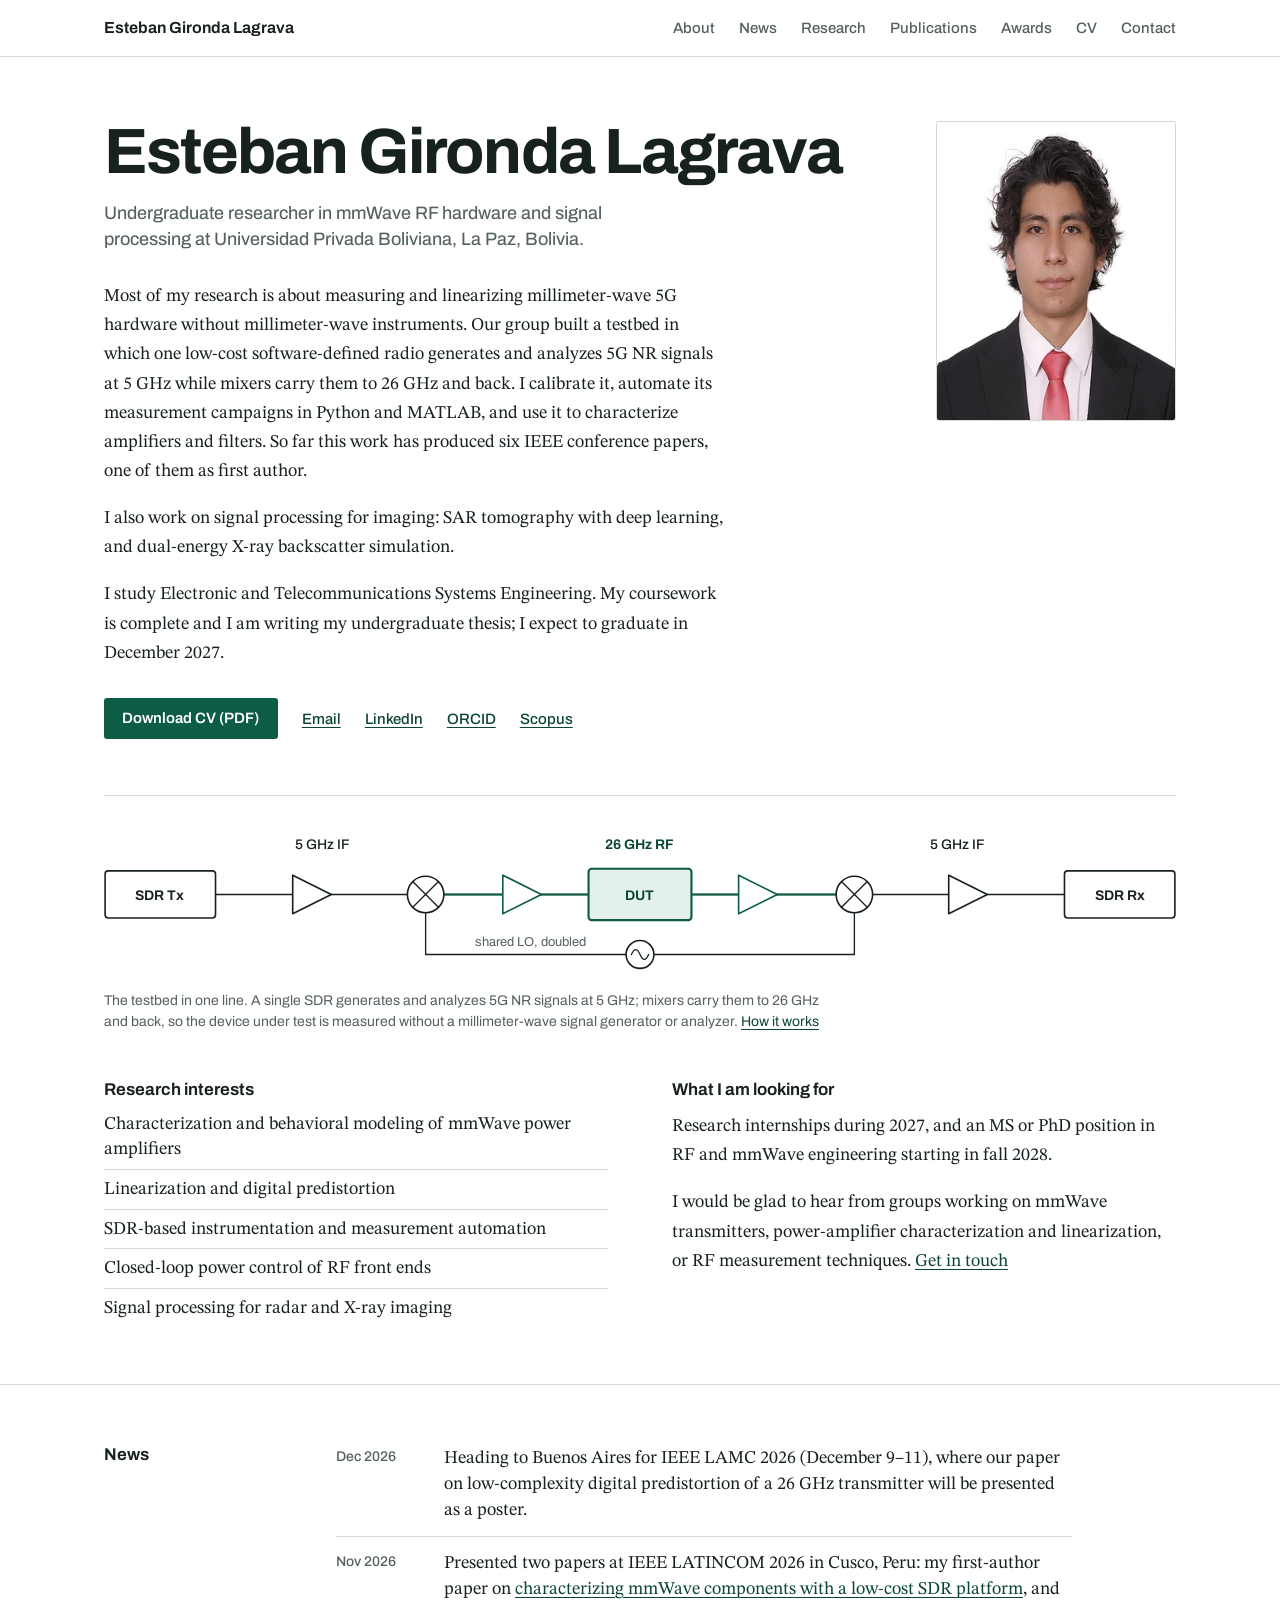
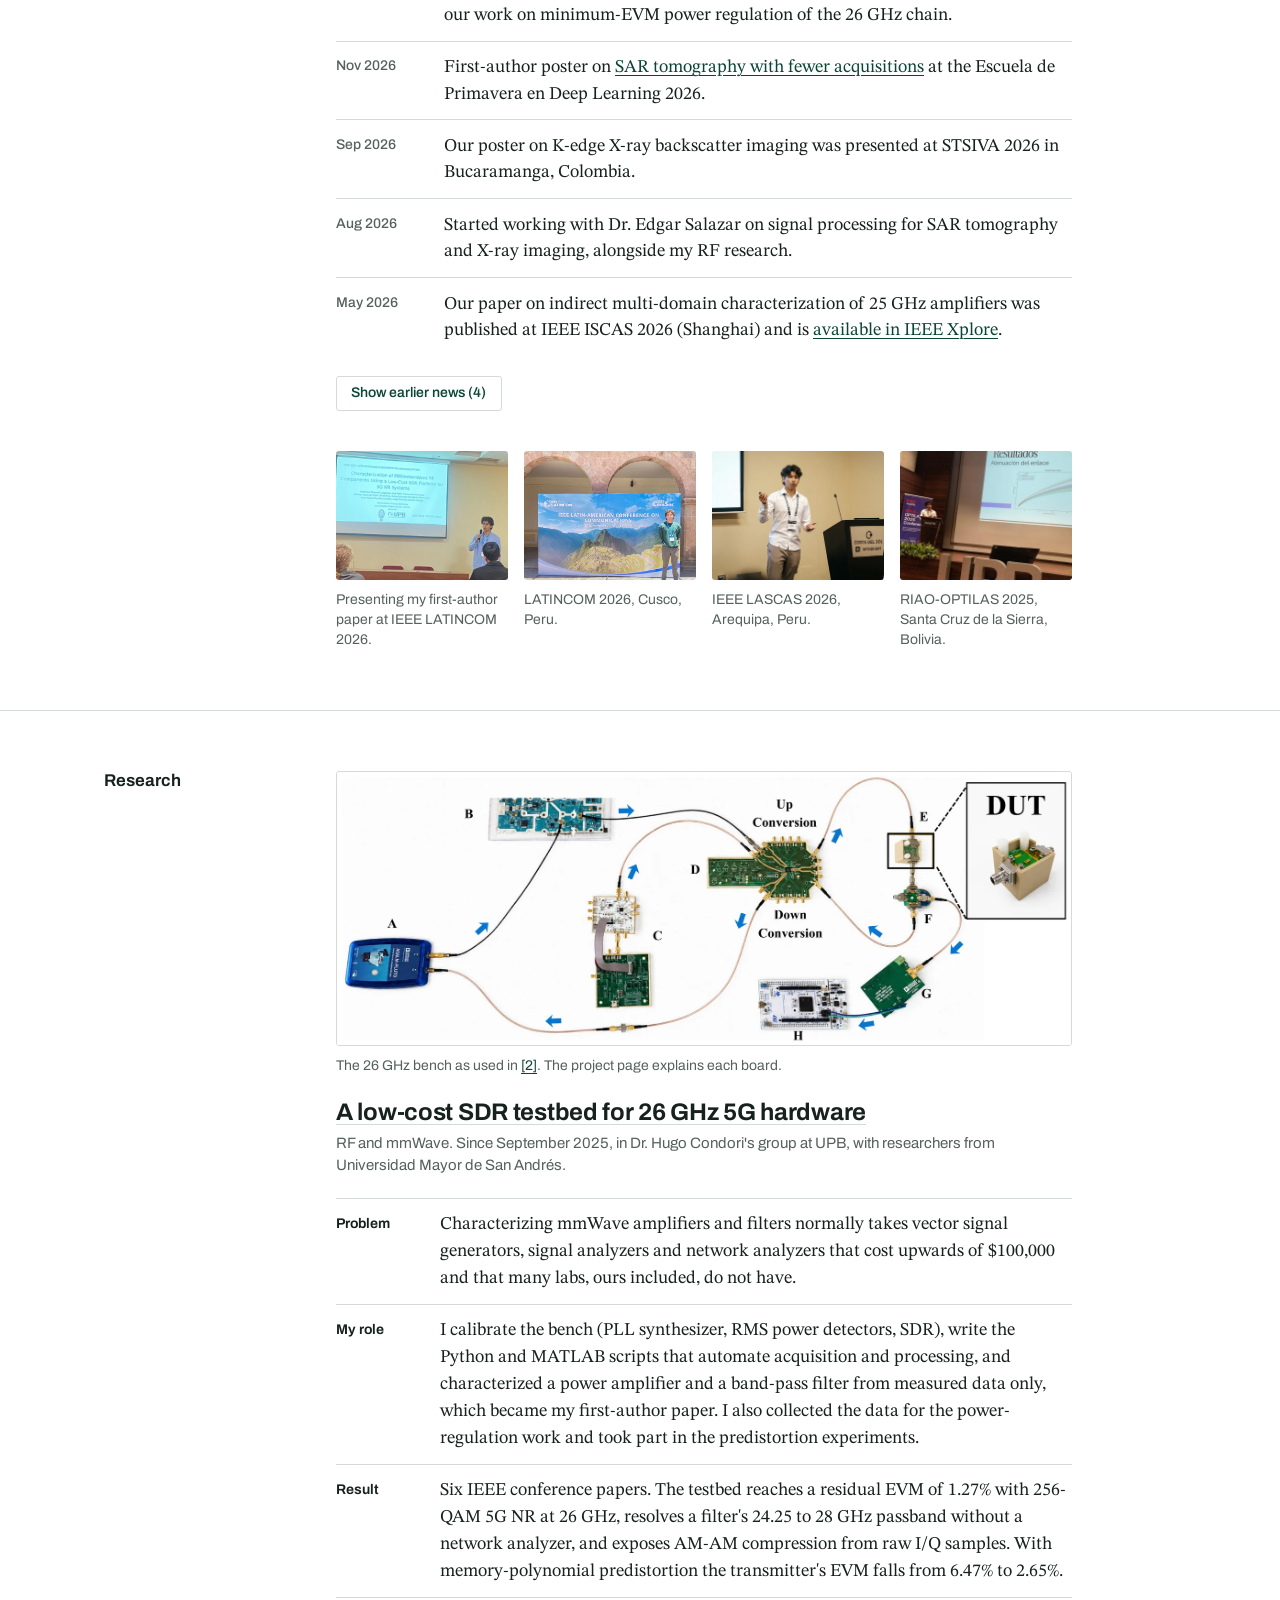
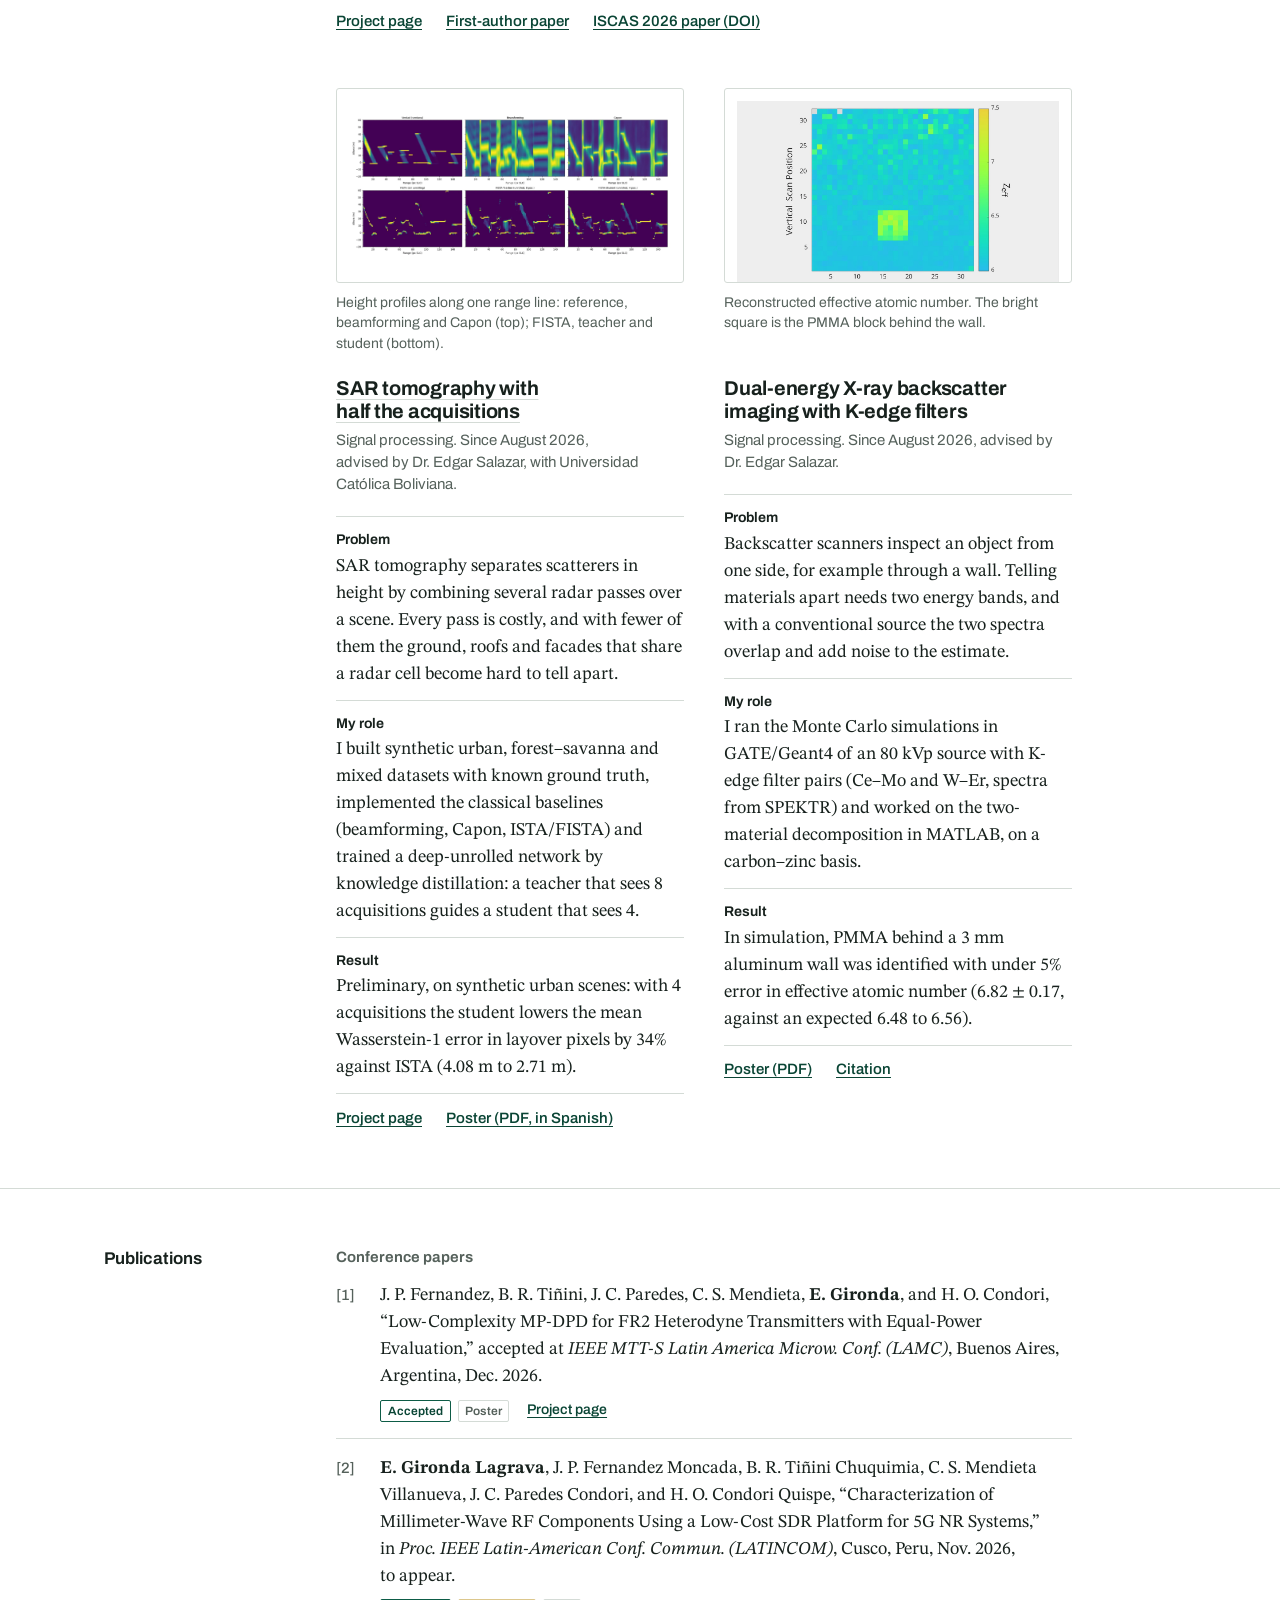
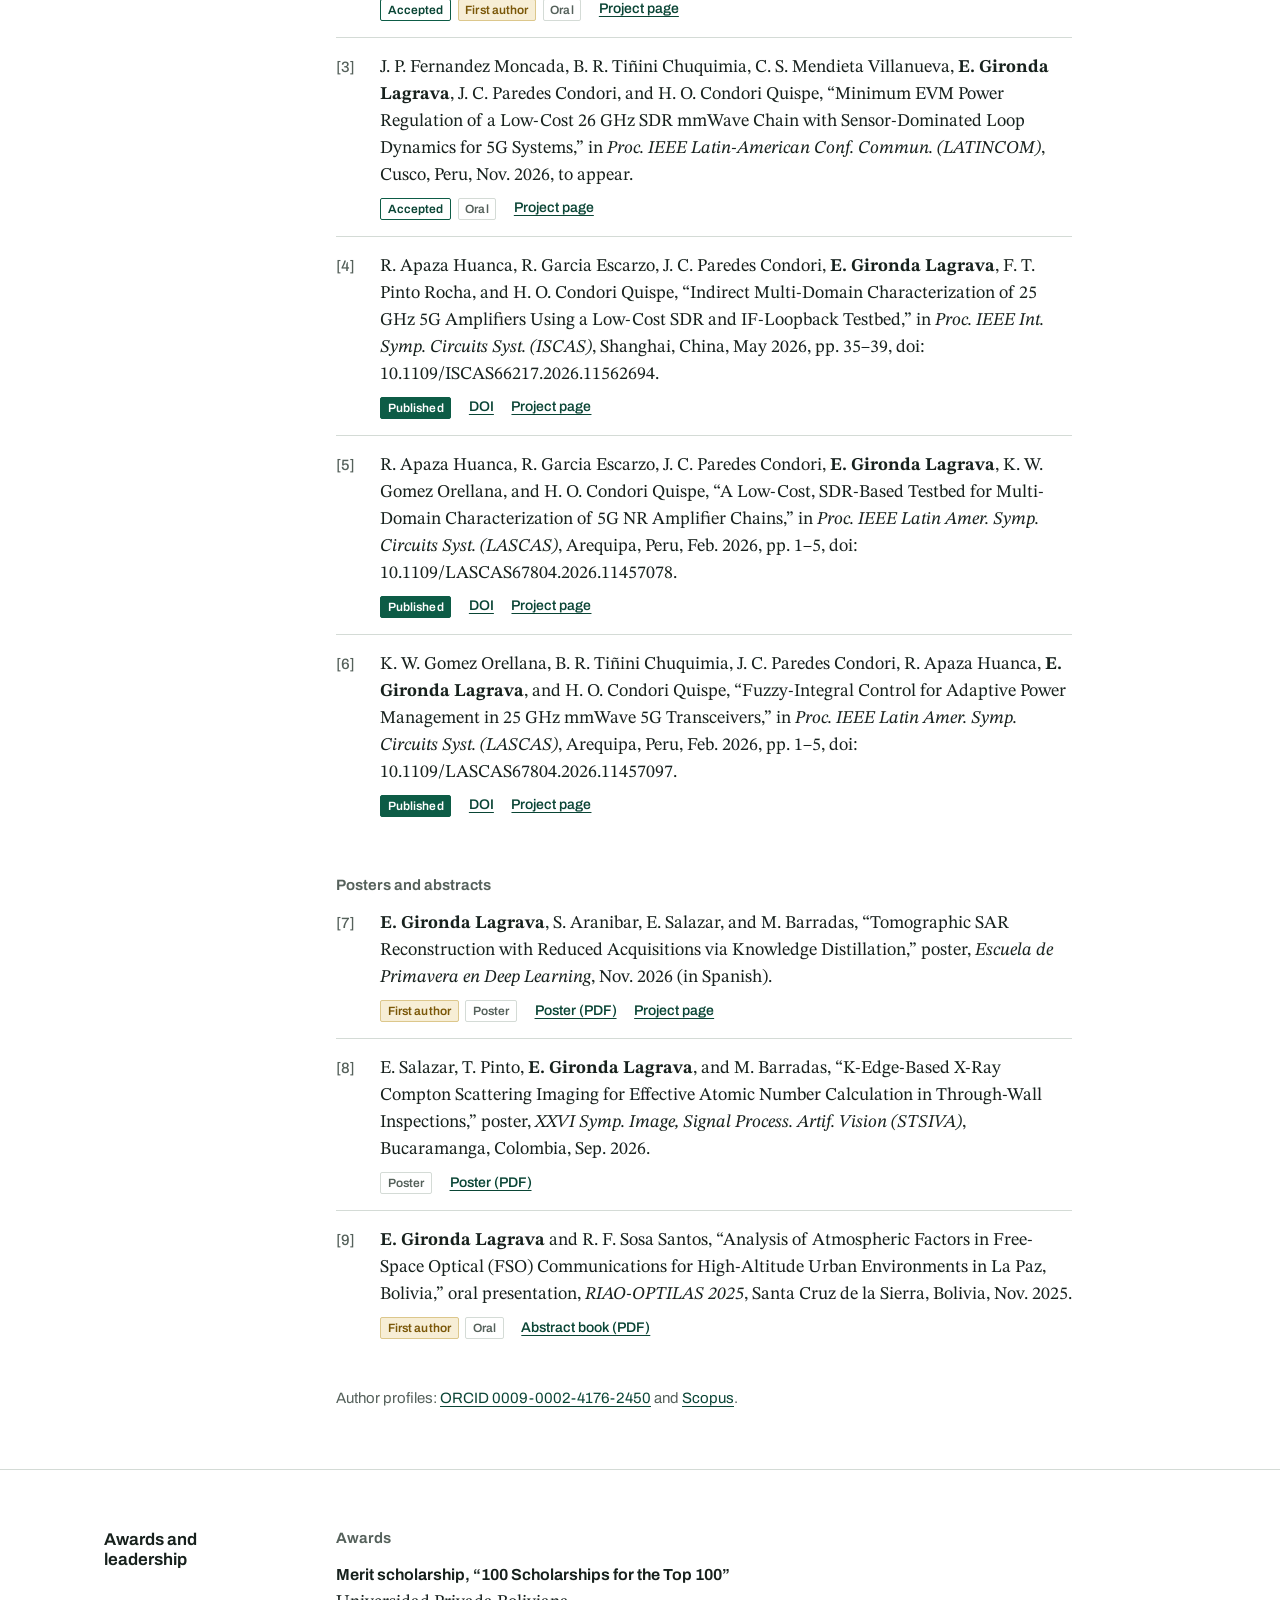
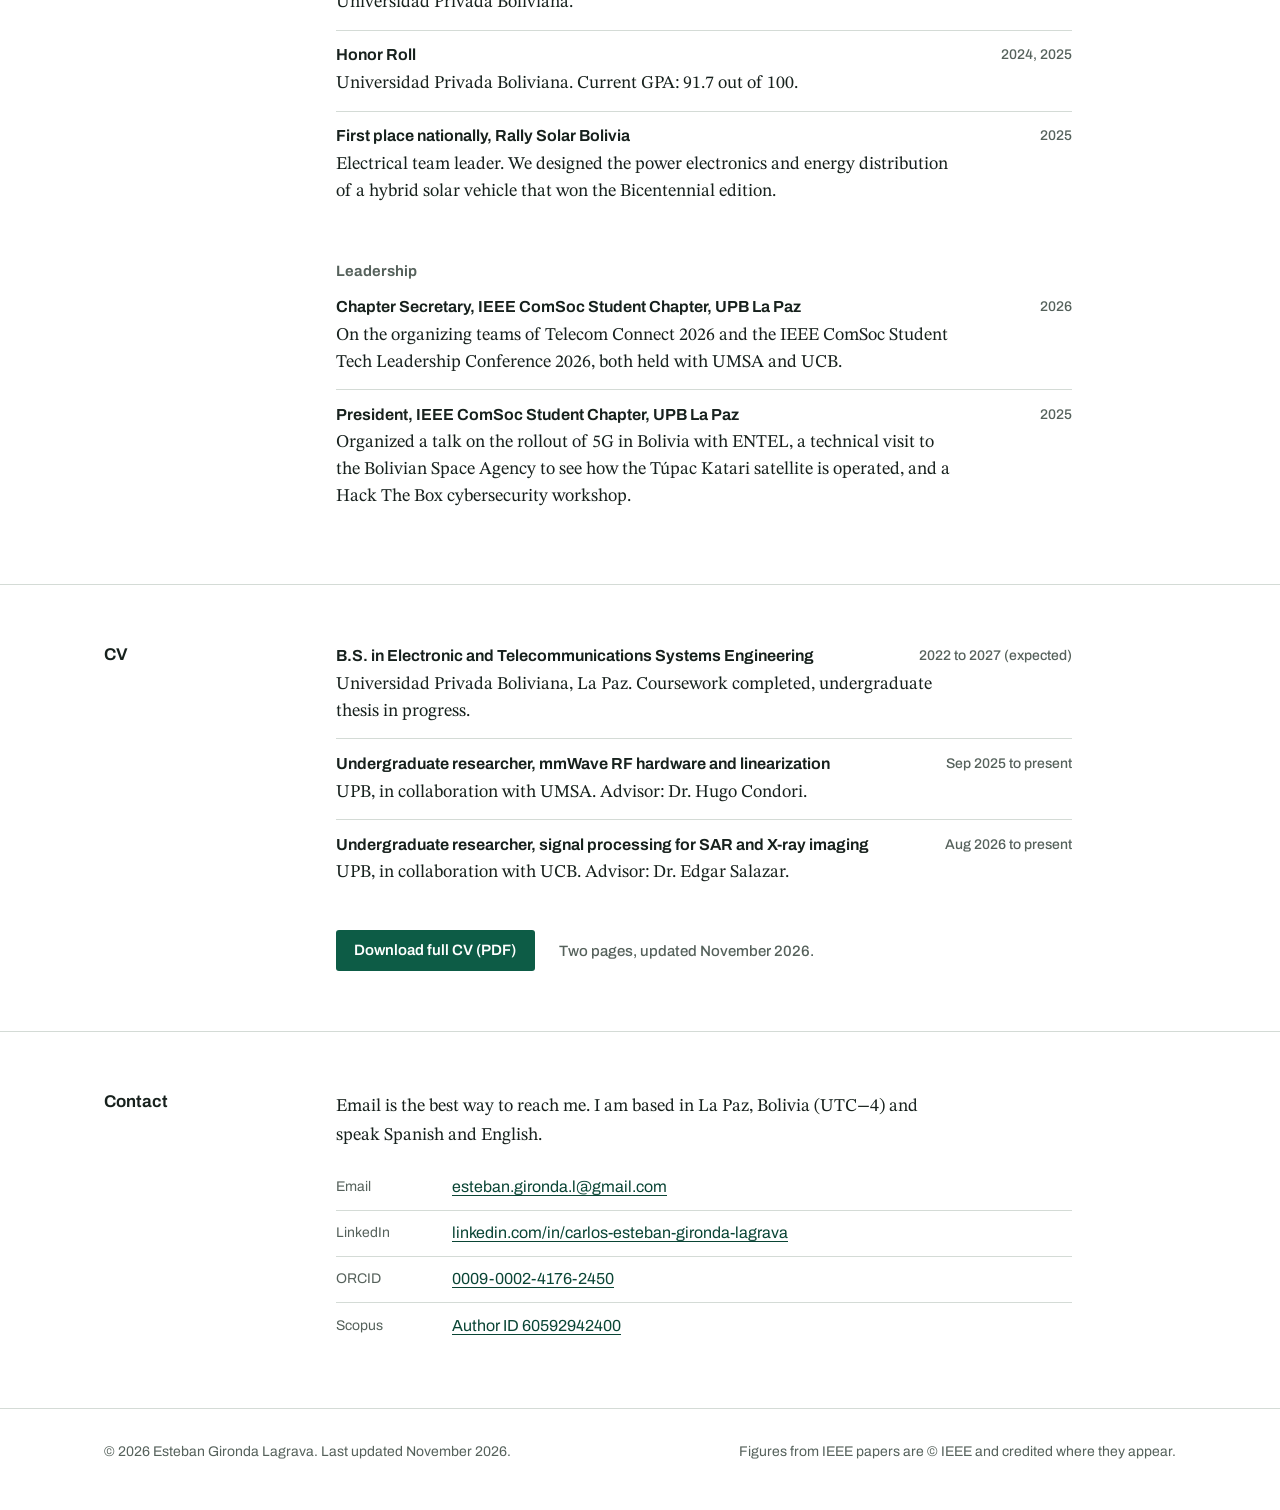
==== index.html @ b47bf43b "Add files via upload" ====
<!DOCTYPE html>
<html lang="en" data-base="">
<head>
  <meta charset="utf-8">
  <meta name="viewport" content="width=device-width, initial-scale=1">
  <title>Esteban Gironda Lagrava | mmWave RF hardware and signal processing</title>
  <meta name="description" content="Undergraduate researcher at Universidad Privada Boliviana working on low-cost characterization and linearization of 26 GHz 5G hardware with software-defined radios, and on signal processing for SAR tomography and X-ray imaging.">
  <meta name="author" content="Esteban Gironda Lagrava">
  <meta property="og:type" content="profile">
  <meta property="og:title" content="Esteban Gironda Lagrava">
  <meta property="og:description" content="Undergraduate researcher in mmWave RF hardware and signal processing. Looking for research internships in 2027 and MS/PhD positions from fall 2028.">
  <meta property="og:image" content="assets/img/esteban-gironda.jpg">
  <link rel="icon" href="assets/img/favicon.svg" type="image/svg+xml">
  <link rel="preload" href="assets/fonts/archivo-latin-wght.woff2" as="font" type="font/woff2" crossorigin>
  <link rel="preload" href="assets/fonts/stix-two-text-latin-wght.woff2" as="font" type="font/woff2" crossorigin>
  <link rel="stylesheet" href="assets/css/style.css">
  <script type="application/ld+json">
  {
    "@context": "https://schema.org",
    "@type": "Person",
    "name": "Esteban Gironda Lagrava",
    "alternateName": "Carlos Esteban Gironda Lagrava",
    "jobTitle": "Undergraduate Researcher",
    "affiliation": { "@type": "CollegeOrUniversity", "name": "Universidad Privada Boliviana" },
    "address": { "@type": "PostalAddress", "addressLocality": "La Paz", "addressCountry": "BO" },
    "knowsAbout": ["Millimeter-wave RF hardware", "Power amplifier characterization", "Digital predistortion", "Software-defined radio", "SAR tomography"],
    "sameAs": [
      "https://www.linkedin.com/in/carlos-esteban-gironda-lagrava",
      "https://orcid.org/0009-0002-4176-2450",
      "https://www.scopus.com/authid/detail.uri?authorId=60592942400"
    ]
  }
  </script>
</head>
<body>
<a class="skip" href="#main">Skip to content</a>

<header class="top">
  <div class="wrap">
    <a class="top-name" href="#about">Esteban Gironda Lagrava</a>
    <nav aria-label="Sections">
      <ul>
        <li><a href="#about">About</a></li>
        <li><a href="#news">News</a></li>
        <li><a href="#research">Research</a></li>
        <li><a href="#publications">Publications</a></li>
        <li><a href="#awards">Awards</a></li>
        <li><a href="#cv">CV</a></li>
        <li><a href="#contact">Contact</a></li>
      </ul>
    </nav>
  </div>
</header>

<main id="main">

  <!-- ====================== ABOUT ====================== -->
  <section class="about" id="about">
    <div class="wrap">
      <div class="about-grid">
        <div>
          <h1>Esteban Gironda Lagrava</h1>
          <p class="role">Undergraduate researcher in mmWave RF hardware and signal processing at Universidad Privada Boliviana, La Paz, Bolivia.</p>
          <div class="bio">
            <p>Most of my research is about measuring and linearizing millimeter-wave 5G hardware without millimeter-wave instruments. Our group built a testbed in which one low-cost software-defined radio generates and analyzes 5G NR signals at 5&nbsp;GHz while mixers carry them to 26&nbsp;GHz and back. I calibrate it, automate its measurement campaigns in Python and MATLAB, and use it to characterize amplifiers and filters. So far this work has produced six IEEE conference papers, one of them as first author.</p>
            <p>I also work on signal processing for imaging: SAR tomography with deep learning, and dual-energy X-ray backscatter simulation.</p>
            <p>I study Electronic and Telecommunications Systems Engineering. My coursework is complete and I am writing my undergraduate thesis; I expect to graduate in December 2027.</p>
          </div>
          <p class="actions">
            <a class="btn" href="files/Esteban_Gironda_CV.pdf">Download CV (PDF)</a>
            <a href="#contact" data-email>Email</a>
            <a href="https://www.linkedin.com/in/carlos-esteban-gironda-lagrava" rel="noopener me">LinkedIn</a>
            <a href="https://orcid.org/0009-0002-4176-2450" rel="noopener me">ORCID</a>
            <a href="https://www.scopus.com/authid/detail.uri?authorId=60592942400" rel="noopener me">Scopus</a>
          </p>
        </div>
        <div class="about-photo">
          <img class="portrait" src="assets/img/esteban-gironda.webp" width="300" height="375" alt="Portrait of Esteban Gironda Lagrava" fetchpriority="high">
        </div>
      </div>

      <div class="chain">
        <svg class="sch strip" viewBox="0 0 1000 136" role="img" aria-labelledby="chain-title">
          <title id="chain-title">Signal chain of the testbed: an SDR transmits at 5 GHz, an amplifier and a mixer bring the signal to 26 GHz, it passes through the device under test, and a second mixer returns it to 5 GHz for the SDR receiver. One local oscillator drives both mixers.</title>
          <text x="204" y="20" text-anchor="middle">5 GHz IF</text>
          <text class="rf strong" x="500" y="20" text-anchor="middle">26 GHz RF</text>
          <text x="796" y="20" text-anchor="middle">5 GHz IF</text>

          <path class="wire draw" pathLength="1" d="M104 62H896"/>
          <path class="wire rf draw" pathLength="1" d="M317 62H683"/>
          <path class="thin" d="M300 79V118H487M513 118H700V79"/>

          <rect class="part" x="1" y="40" width="103" height="44" rx="3"/>
          <text class="strong" x="52" y="67" text-anchor="middle">SDR Tx</text>
          <path class="part" d="M176 44V80L212 62Z"/>
          <circle class="part" cx="300" cy="62" r="17"/>
          <path class="thin" d="M288 50L312 74M312 50L288 74"/>
          <path class="part rf" d="M372 44V80L408 62Z"/>
          <rect class="dut" x="452" y="38" width="96" height="48" rx="3"/>
          <text class="rf strong" x="500" y="67" text-anchor="middle">DUT</text>
          <path class="part rf" d="M592 44V80L628 62Z"/>
          <circle class="part" cx="700" cy="62" r="17"/>
          <path class="thin" d="M688 50L712 74M712 50L688 74"/>
          <path class="part" d="M788 44V80L824 62Z"/>
          <rect class="part" x="896" y="40" width="103" height="44" rx="3"/>
          <text class="strong" x="948" y="67" text-anchor="middle">SDR Rx</text>

          <circle class="part" cx="500" cy="118" r="13"/>
          <path class="thin" d="M492 118q4 -9 8 0t8 0"/>
          <text class="small" x="398" y="110" text-anchor="middle">shared LO, doubled</text>
        </svg>
        <p class="chain-note">The testbed in one line. A single SDR generates and analyzes 5G NR signals at 5&nbsp;GHz; mixers carry them to 26&nbsp;GHz and back, so the device under test is measured without a millimeter-wave signal generator or analyzer. <a href="projects/mmwave-testbed.html">How it works</a></p>
      </div>

      <div class="pair">
        <div>
          <h2>Research interests</h2>
          <ul class="plain-list">
            <li>Characterization and behavioral modeling of mmWave power amplifiers</li>
            <li>Linearization and digital predistortion</li>
            <li>SDR-based instrumentation and measurement automation</li>
            <li>Closed-loop power control of RF front ends</li>
            <li>Signal processing for radar and X-ray imaging</li>
          </ul>
        </div>
        <div>
          <h2>What I am looking for</h2>
          <p>Research internships during 2027, and an MS or PhD position in RF and mmWave engineering starting in fall 2028.</p>
          <p>I would be glad to hear from groups working on mmWave transmitters, power-amplifier characterization and linearization, or RF measurement techniques. <a href="#contact">Get in touch</a></p>
        </div>
      </div>
    </div>
  </section>

  <!-- ====================== NEWS ====================== -->
  <section class="band" id="news">
    <div class="wrap">
      <h2 class="band-title">News</h2>
      <div class="band-body">
        <!-- The list is filled in from assets/js/data.js -->
        <ol class="news" id="news-list"></ol>
        <noscript><p>News and publications are loaded with JavaScript. They are also listed in my <a href="files/Esteban_Gironda_CV.pdf">CV</a>.</p></noscript>

        <div class="shots">
          <figure>
            <img src="assets/img/photos/latincom-2026-talk.webp" width="1280" height="796" loading="lazy" alt="Esteban presenting a slide titled Characterization of Millimeter-Wave RF Components Using a Low-Cost SDR Platform for 5G NR Systems.">
            <figcaption>Presenting my first-author paper at IEEE LATINCOM 2026.</figcaption>
          </figure>
          <figure>
            <img src="assets/img/photos/latincom-2026-banner.webp" width="1280" height="1202" loading="lazy" alt="Esteban standing next to the IEEE LATINCOM 2026 conference banner, which shows Machu Picchu.">
            <figcaption>LATINCOM 2026, Cusco, Peru.</figcaption>
          </figure>
          <figure>
            <img src="assets/img/photos/lascas-2026-talk.webp" width="1400" height="1157" loading="lazy" alt="Esteban speaking next to a lectern at IEEE LASCAS 2026.">
            <figcaption>IEEE LASCAS 2026, Arequipa, Peru.</figcaption>
          </figure>
          <figure>
            <img src="assets/img/photos/riao-optilas-2025-talk.webp" width="1400" height="1283" loading="lazy" alt="Esteban at a lectern on stage, with a results slide on link attenuation projected behind him.">
            <figcaption>RIAO-OPTILAS 2025, Santa Cruz de la Sierra, Bolivia.</figcaption>
          </figure>
        </div>
      </div>
    </div>
  </section>

  <!-- ====================== RESEARCH ====================== -->
  <section class="band" id="research">
    <div class="wrap">
      <h2 class="band-title">Research</h2>
      <div class="band-body">

        <article class="work">
          <a class="work-fig" href="projects/mmwave-testbed.html">
            <img src="assets/img/research/mmwave-testbed-photo.webp" width="1600" height="595" loading="lazy" alt="The 26 GHz testbed on the bench: SDR, IF conditioning board, PLL synthesizer, integrated up/down-converter, band-pass filter under test, coupler, RMS power detector and microcontroller, joined by coaxial cables.">
          </a>
          <p class="cap">The 26&nbsp;GHz bench as used in <a data-cite="latincom2026-char" href="#publications">LATINCOM 2026</a>. The project page explains each board.</p>
          <h3><a href="projects/mmwave-testbed.html">A low-cost SDR testbed for 26&nbsp;GHz 5G hardware</a></h3>
          <p class="when">RF and mmWave. Since September 2025, in Dr. Hugo Condori's group at UPB, with researchers from Universidad Mayor de San Andrés.</p>
          <dl class="facts">
            <div>
              <dt>Problem</dt>
              <dd>Characterizing mmWave amplifiers and filters normally takes vector signal generators, signal analyzers and network analyzers that cost upwards of $100,000 and that many labs, ours included, do not have.</dd>
            </div>
            <div>
              <dt>My role</dt>
              <dd>I calibrate the bench (PLL synthesizer, RMS power detectors, SDR), write the Python and MATLAB scripts that automate acquisition and processing, and characterized a power amplifier and a band-pass filter from measured data only, which became my first-author paper. I also collected the data for the power-regulation work and took part in the predistortion experiments.</dd>
            </div>
            <div>
              <dt>Result</dt>
              <dd>Six IEEE conference papers. The testbed reaches a residual EVM of 1.27% with 256-QAM 5G NR at 26&nbsp;GHz, resolves a filter's 24.25 to 28&nbsp;GHz passband without a network analyzer, and exposes AM-AM compression from raw I/Q samples. With memory-polynomial predistortion the transmitter's EVM falls from 6.47% to 2.65%.</dd>
            </div>
          </dl>
          <p class="links">
            <a href="projects/mmwave-testbed.html">Project page</a>
            <a href="#pub-latincom2026-char">First-author paper</a>
            <a href="https://doi.org/10.1109/ISCAS66217.2026.11562694" rel="noopener">ISCAS 2026 paper (DOI)</a>
          </p>
        </article>

        <div class="duo">
          <article class="work">
            <a class="work-fig boxed" href="projects/tomosar.html">
              <img src="assets/img/research/tomosar-reconstructions.webp" width="1615" height="724" loading="lazy" alt="Six panels of height against range for one synthetic urban scene: the reference, beamforming, Capon, classical FISTA, the 8-acquisition teacher and the 4-acquisition student.">
            </a>
            <p class="cap">Height profiles along one range line: reference, beamforming and Capon (top); FISTA, teacher and student (bottom).</p>
            <h3><a href="projects/tomosar.html">SAR tomography with half the acquisitions</a></h3>
            <p class="when">Signal processing. Since August 2026, advised by Dr. Edgar Salazar, with Universidad Católica Boliviana.</p>
            <dl class="facts">
              <div>
                <dt>Problem</dt>
                <dd>SAR tomography separates scatterers in height by combining several radar passes over a scene. Every pass is costly, and with fewer of them the ground, roofs and facades that share a radar cell become hard to tell apart.</dd>
              </div>
              <div>
                <dt>My role</dt>
                <dd>I built synthetic urban, forest–savanna and mixed datasets with known ground truth, implemented the classical baselines (beamforming, Capon, ISTA/FISTA) and trained a deep-unrolled network by knowledge distillation: a teacher that sees 8 acquisitions guides a student that sees 4.</dd>
              </div>
              <div>
                <dt>Result</dt>
                <dd>Preliminary, on synthetic urban scenes: with 4 acquisitions the student lowers the mean Wasserstein-1 error in layover pixels by 34% against ISTA (4.08&nbsp;m to 2.71&nbsp;m).</dd>
              </div>
            </dl>
            <p class="links">
              <a href="projects/tomosar.html">Project page</a>
              <a href="files/poster-tomosar-2026.pdf">Poster (PDF, in Spanish)</a>
            </p>
          </article>

          <article class="work">
            <a class="work-fig boxed" href="assets/img/research/xray-zeff-map.webp">
              <img src="assets/img/research/xray-zeff-map.webp" width="1200" height="745" loading="lazy" alt="A 32 by 32 map of effective atomic number in which a small square region stands out from a uniform background.">
            </a>
            <p class="cap">Reconstructed effective atomic number. The bright square is the PMMA block behind the wall.</p>
            <h3>Dual-energy X-ray backscatter imaging with K-edge filters</h3>
            <p class="when">Signal processing. Since August 2026, advised by Dr. Edgar Salazar.</p>
            <dl class="facts">
              <div>
                <dt>Problem</dt>
                <dd>Backscatter scanners inspect an object from one side, for example through a wall. Telling materials apart needs two energy bands, and with a conventional source the two spectra overlap and add noise to the estimate.</dd>
              </div>
              <div>
                <dt>My role</dt>
                <dd>I ran the Monte Carlo simulations in GATE/Geant4 of an 80&nbsp;kVp source with K-edge filter pairs (Ce–Mo and W–Er, spectra from SPEKTR) and worked on the two-material decomposition in MATLAB, on a carbon–zinc basis.</dd>
              </div>
              <div>
                <dt>Result</dt>
                <dd>In simulation, PMMA behind a 3&nbsp;mm aluminum wall was identified with under 5% error in effective atomic number (6.82 ± 0.17, against an expected 6.48 to 6.56).</dd>
              </div>
            </dl>
            <p class="links">
              <a href="files/poster-kedge-xray-stsiva-2026.pdf">Poster (PDF)</a>
              <a href="#pub-stsiva2026">Citation</a>
            </p>
          </article>
        </div>

      </div>
    </div>
  </section>

  <!-- ====================== PUBLICATIONS ====================== -->
  <section class="band" id="publications">
    <div class="wrap">
      <h2 class="band-title">Publications</h2>
      <div class="band-body">
        <!-- Both lists are filled in from assets/js/data.js -->
        <h3 class="sub">Conference papers</h3>
        <ol class="pubs" data-pubs="conference"></ol>

        <h3 class="sub">Posters and abstracts</h3>
        <ol class="pubs" data-pubs="poster"></ol>

        <p class="profiles">Author profiles: <a href="https://orcid.org/0009-0002-4176-2450" rel="noopener">ORCID 0009-0002-4176-2450</a> and <a href="https://www.scopus.com/authid/detail.uri?authorId=60592942400" rel="noopener">Scopus</a>.</p>
      </div>
    </div>
  </section>

  <!-- ====================== AWARDS AND LEADERSHIP ====================== -->
  <section class="band" id="awards">
    <div class="wrap">
      <h2 class="band-title">Awards and leadership</h2>
      <div class="band-body">
        <h3 class="sub">Awards</h3>
        <ul class="rows">
          <li>
            <h4>Merit scholarship, “100 Scholarships for the Top 100”</h4>
            <p>Universidad Privada Boliviana.</p>
          </li>
          <li>
            <h4>Honor Roll</h4>
            <span class="yr">2024, 2025</span>
            <p>Universidad Privada Boliviana. Current GPA: 91.7 out of 100.</p>
          </li>
          <li>
            <h4>First place nationally, Rally Solar Bolivia</h4>
            <span class="yr">2025</span>
            <p>Electrical team leader. We designed the power electronics and energy distribution of a hybrid solar vehicle that won the Bicentennial edition.</p>
          </li>
        </ul>

        <h3 class="sub">Leadership</h3>
        <ul class="rows">
          <li>
            <h4>Chapter Secretary, IEEE ComSoc Student Chapter, UPB La Paz</h4>
            <span class="yr">2026</span>
            <p>On the organizing teams of Telecom Connect 2026 and the IEEE ComSoc Student Tech Leadership Conference 2026, both held with UMSA and UCB.</p>
          </li>
          <li>
            <h4>President, IEEE ComSoc Student Chapter, UPB La Paz</h4>
            <span class="yr">2025</span>
            <p>Organized a talk on the rollout of 5G in Bolivia with ENTEL, a technical visit to the Bolivian Space Agency to see how the Túpac Katari satellite is operated, and a Hack The Box cybersecurity workshop.</p>
          </li>
        </ul>
      </div>
    </div>
  </section>

  <!-- ====================== CV ====================== -->
  <section class="band" id="cv">
    <div class="wrap">
      <h2 class="band-title">CV</h2>
      <div class="band-body">
        <ul class="rows">
          <li>
            <h4>B.S. in Electronic and Telecommunications Systems Engineering</h4>
            <span class="yr">2022 to 2027 (expected)</span>
            <p>Universidad Privada Boliviana, La Paz. Coursework completed, undergraduate thesis in progress.</p>
          </li>
          <li>
            <h4>Undergraduate researcher, mmWave RF hardware and linearization</h4>
            <span class="yr">Sep 2025 to present</span>
            <p>UPB, in collaboration with UMSA. Advisor: Dr. Hugo Condori.</p>
          </li>
          <li>
            <h4>Undergraduate researcher, signal processing for SAR and X-ray imaging</h4>
            <span class="yr">Aug 2026 to present</span>
            <p>UPB, in collaboration with UCB. Advisor: Dr. Edgar Salazar.</p>
          </li>
        </ul>
        <p class="actions">
          <a class="btn" href="files/Esteban_Gironda_CV.pdf">Download full CV (PDF)</a>
          <span style="color:var(--muted)">Two pages, updated November 2026.</span>
        </p>
      </div>
    </div>
  </section>

  <!-- ====================== CONTACT ====================== -->
  <section class="band" id="contact">
    <div class="wrap">
      <h2 class="band-title">Contact</h2>
      <div class="band-body">
        <p>Email is the best way to reach me. I am based in La Paz, Bolivia (UTC−4) and speak Spanish and English.</p>
        <ul class="contact-list" style="margin-top:1.5rem">
          <li><span>Email</span><a href="#contact" data-email="show">esteban.gironda.l [at] gmail.com</a></li>
          <li><span>LinkedIn</span><a href="https://www.linkedin.com/in/carlos-esteban-gironda-lagrava" rel="noopener me">linkedin.com/in/carlos-esteban-gironda-lagrava</a></li>
          <li><span>ORCID</span><a href="https://orcid.org/0009-0002-4176-2450" rel="noopener me">0009-0002-4176-2450</a></li>
          <li><span>Scopus</span><a href="https://www.scopus.com/authid/detail.uri?authorId=60592942400" rel="noopener me">Author ID 60592942400</a></li>
        </ul>
      </div>
    </div>
  </section>

</main>

<footer class="foot">
  <div class="wrap">
    <p>© 2026 Esteban Gironda Lagrava. Last updated November 2026.</p>
    <p>Figures from IEEE papers are © IEEE and credited where they appear.</p>
  </div>
</footer>

<script src="assets/js/data.js"></script>
<script src="assets/js/site.js"></script>
</body>
</html>
---- assets/css/style.css ----
/* ==========================================================================
   Esteban Gironda Lagrava — personal academic site
   Plain CSS, no build step. Palette taken from the lab bench:
   solder-mask green for links and marks, SMA-connector brass for "first author".
   ========================================================================== */

@font-face {
  font-family: "Archivo";
  src: url("../fonts/archivo-latin-wght.woff2") format("woff2");
  font-weight: 100 900;
  font-style: normal;
  font-display: swap;
}
@font-face {
  font-family: "STIX Two Text";
  src: url("../fonts/stix-two-text-latin-wght.woff2") format("woff2");
  font-weight: 400 700;
  font-style: normal;
  font-display: swap;
}
@font-face {
  font-family: "STIX Two Text";
  src: url("../fonts/stix-two-text-latin-wght-italic.woff2") format("woff2");
  font-weight: 400 700;
  font-style: italic;
  font-display: swap;
}

:root {
  --paper: #ffffff;
  --wash: #f2f5f3;
  --ink: #17211d;
  --muted: #55615b;
  --rule: #d4dbd6;
  --mask: #0d5c46;
  --mask-deep: #0a4535;
  --mask-wash: #e4f0ea;
  --brass: #7a5708;
  --brass-wash: #f7eed6;
  --brass-rule: #dcc78c;

  --sans: "Archivo", "Helvetica Neue", Arial, sans-serif;
  --serif: "STIX Two Text", "STIX Two", Cambria, "Times New Roman", serif;

  --page: 70rem;
  --rail: 11rem;
  --gap: 3.5rem;
  --measure: 39rem;
  color-scheme: light;
}

*, *::before, *::after { box-sizing: border-box; }

html {
  -webkit-text-size-adjust: 100%;
  text-size-adjust: 100%;
  scroll-behavior: smooth;
  scroll-padding-top: 4.5rem;
}

body {
  margin: 0;
  background: var(--paper);
  color: var(--ink);
  font-family: var(--serif);
  font-size: 1.125rem;
  line-height: 1.62;
  text-rendering: optimizeLegibility;
  -webkit-font-smoothing: antialiased;
}

img, svg { max-width: 100%; height: auto; display: block; }

a {
  color: var(--mask-deep);
  text-decoration-line: underline;
  text-decoration-thickness: 1px;
  text-underline-offset: 0.18em;
}
a:hover { text-decoration-thickness: 2px; }

:focus-visible {
  outline: 2px solid var(--mask);
  outline-offset: 3px;
  border-radius: 2px;
}

h1, h2, h3, h4 {
  font-family: var(--sans);
  line-height: 1.15;
  margin: 0;
  text-wrap: balance;
}
p { margin: 0 0 1em; text-wrap: pretty; }
p:last-child { margin-bottom: 0; }
ul, ol { margin: 0; padding: 0; }
strong { font-weight: 700; }
sub, sup { line-height: 0; }

.wrap {
  max-width: var(--page);
  margin-inline: auto;
  padding-inline: 1.5rem;
}

.skip {
  position: absolute;
  left: 1rem;
  top: -4rem;
  z-index: 20;
  background: var(--ink);
  color: #fff;
  padding: 0.6rem 0.9rem;
  font: 600 0.9375rem/1 var(--sans);
}
.skip:focus { top: 1rem; }

/* ----- top bar ---------------------------------------------------------- */

.top {
  position: sticky;
  top: 0;
  z-index: 10;
  background: rgba(255, 255, 255, 0.94);
  backdrop-filter: saturate(1.2) blur(8px);
  border-bottom: 1px solid var(--rule);
}
.top .wrap {
  display: flex;
  align-items: center;
  justify-content: space-between;
  gap: 2rem;
  min-height: 3.5rem;
}
.top-name {
  font: 650 1rem/1.2 var(--sans);
  color: var(--ink);
  text-decoration: none;
  white-space: nowrap;
}
.top nav ul {
  display: flex;
  gap: 1.5rem;
  list-style: none;
  font: 500 0.9375rem/1 var(--sans);
}
.top nav a {
  color: var(--muted);
  text-decoration: none;
  padding-block: 0.5rem;
  display: block;
  white-space: nowrap;
}
.top nav a:hover,
.top nav a[aria-current="page"] { color: var(--mask-deep); }

/* ----- about / hero ----------------------------------------------------- */

.about { padding-block: 4rem 3.5rem; }

.about-grid {
  display: grid;
  grid-template-columns: minmax(0, 1fr) 15rem;
  gap: 2rem 4rem;
  align-items: start;
}

.about h1 {
  font-size: clamp(2.375rem, 1.3rem + 4.4vw, 4rem);
  font-weight: 720;
  letter-spacing: -0.028em;
  line-height: 0.98;
}
.about .role {
  font-family: var(--sans);
  font-size: 1.125rem;
  font-weight: 450;
  line-height: 1.4;
  color: var(--muted);
  margin: 1.1rem 0 1.9rem;
  max-width: 34rem;
}
.about .bio { max-width: var(--measure); }

.portrait {
  width: 100%;
  aspect-ratio: 4 / 5;
  object-fit: cover;
  border-radius: 3px;
  border: 1px solid var(--rule);
  background: var(--wash);
}

.actions {
  display: flex;
  flex-wrap: wrap;
  align-items: center;
  gap: 0.75rem 1.5rem;
  margin-top: 1.9rem;
  font: 500 0.9375rem/1.2 var(--sans);
}
.btn {
  display: inline-block;
  background: var(--mask);
  color: #fff;
  text-decoration: none;
  font: 600 0.9375rem/1 var(--sans);
  padding: 0.8rem 1.15rem;
  border-radius: 3px;
}
.btn:hover { background: var(--mask-deep); }

/* the signal chain: the one drawn element on the page */
.chain {
  margin-top: 3.5rem;
  padding-top: 2rem;
  border-top: 1px solid var(--rule);
}
.chain svg { width: 100%; overflow: visible; }
.chain-note {
  font: 400 0.875rem/1.5 var(--sans);
  color: var(--muted);
  margin-top: 1rem;
  max-width: 46rem;
}
.sch { font-family: var(--sans); }
.sch .wire { fill: none; stroke: var(--ink); stroke-width: 1.5; }
.sch .wire.rf { stroke: var(--mask); stroke-width: 2; }
.sch .part { fill: var(--paper); stroke: var(--ink); stroke-width: 1.5; stroke-linejoin: round; }
.sch .part.rf { stroke: var(--mask); }
.sch .dut { fill: var(--mask-wash); stroke: var(--mask); stroke-width: 2; }
.sch .thin { fill: none; stroke: var(--ink); stroke-width: 1.25; stroke-linecap: round; }
.sch .thin.rf { stroke: var(--mask); }
.sch .dash { stroke-dasharray: 5 4; }
.sch text { font-size: 15px; font-weight: 500; fill: var(--ink); }
.sch.strip text { font-size: 13px; }
.sch.strip text.small { font-size: 12px; }
.sch text.rf { fill: var(--mask-deep); }
.sch text.small { font-size: 13.5px; font-weight: 400; fill: var(--muted); }
.sch text.strong, .sch tspan.strong { font-weight: 650; }
.sch tspan.small { font-size: 13.5px; font-weight: 400; fill: var(--muted); }
.sch tspan.rf { fill: var(--mask-deep); }
.sch .zone-if { fill: var(--wash); }
.sch .zone-rf { fill: var(--mask-wash); opacity: 0.55; }
.sch .arrow { fill: var(--ink); }
.sch .arrow.rf { fill: var(--mask); }

@media (prefers-reduced-motion: no-preference) {
  .chain .draw {
    stroke-dasharray: 1;
    stroke-dashoffset: 1;
    animation: draw 1.5s cubic-bezier(0.6, 0, 0.3, 1) 0.25s forwards;
  }
  .chain .draw.rf { animation-delay: 0.7s; animation-duration: 1.1s; }
  @keyframes draw { to { stroke-dashoffset: 0; } }
}

.pair {
  display: grid;
  grid-template-columns: repeat(2, minmax(0, 1fr));
  gap: 2rem 4rem;
  margin-top: 3rem;
}
.pair h2 {
  font-size: 1.0625rem;
  font-weight: 650;
  margin-bottom: 0.8rem;
}
.plain-list { list-style: none; }
.plain-list li {
  padding-block: 0.42rem;
  border-top: 1px solid var(--rule);
  line-height: 1.4;
}
.plain-list li:first-child { border-top: 0; padding-top: 0; }

/* ----- sections with a heading rail ------------------------------------- */

.band {
  border-top: 1px solid var(--rule);
  padding-block: 3.75rem;
}
.band > .wrap {
  display: grid;
  grid-template-columns: var(--rail) minmax(0, 1fr);
  gap: 1.5rem var(--gap);
  align-items: start;
}
.band-title {
  font-size: 1.0625rem;
  font-weight: 650;
  position: sticky;
  top: 5rem;
}
.band-body { max-width: 46rem; min-width: 0; }
.band-body > p { max-width: var(--measure); }

.sub {
  font-size: 0.9375rem;
  font-weight: 650;
  color: var(--muted);
  margin: 2.75rem 0 1rem;
}
.sub:first-child { margin-top: 0; }

/* ----- news ------------------------------------------------------------- */

.news { list-style: none; }
.news li {
  display: grid;
  grid-template-columns: 5.5rem minmax(0, 1fr);
  gap: 1.25rem;
  padding-block: 0.8rem;
  border-top: 1px solid var(--rule);
  line-height: 1.45;
}
.news li:first-child { border-top: 0; padding-top: 0; }
.news time {
  font: 500 0.875rem/1.7 var(--sans);
  color: var(--muted);
  font-variant-numeric: tabular-nums;
}
.news li[hidden] { display: none; }

.more {
  margin-top: 1.25rem;
  background: none;
  border: 1px solid var(--rule);
  border-radius: 3px;
  padding: 0.6rem 0.9rem;
  font: 550 0.875rem/1 var(--sans);
  color: var(--mask-deep);
  cursor: pointer;
}
.more:hover { border-color: var(--mask); }

.shots {
  display: grid;
  grid-template-columns: repeat(4, minmax(0, 1fr));
  gap: 1rem;
  margin-top: 2.5rem;
}
.shots figure { margin: 0; }
.shots img {
  width: 100%;
  aspect-ratio: 4 / 3;
  object-fit: cover;
  border-radius: 3px;
  background: var(--wash);
}
.shots figure:nth-child(2) img { object-position: 50% 100%; }
.shots figure:nth-child(4) img { object-position: 22% 70%; }
.shots figcaption,
.fig figcaption,
.cap {
  font: 400 0.875rem/1.45 var(--sans);
  color: var(--muted);
  margin-top: 0.6rem;
}

/* ----- research entries ------------------------------------------------- */

.work { margin-bottom: 3.5rem; }
.work:last-child { margin-bottom: 0; }
.work-fig {
  display: block;
  border: 1px solid var(--rule);
  border-radius: 3px;
  background: #fff;
  overflow: hidden;
}
.work-fig img { width: 100%; }
.work-fig.boxed { aspect-ratio: 16 / 9; display: grid; place-items: center; padding: 0.75rem; }
.work-fig.boxed img { max-height: 100%; width: auto; max-width: 100%; }
.work h3 {
  font-size: 1.5rem;
  font-weight: 680;
  letter-spacing: -0.012em;
  margin-top: 1.4rem;
}
.work h3 a { color: var(--ink); text-decoration-color: var(--rule); }
.work h3 a:hover { text-decoration-color: var(--mask); }
.work .when {
  font: 400 0.9375rem/1.45 var(--sans);
  color: var(--muted);
  margin: 0.45rem 0 1.3rem;
}
.facts { margin: 0; }
.facts > div {
  display: grid;
  grid-template-columns: 5.25rem minmax(0, 1fr);
  gap: 1.25rem;
  padding-block: 0.75rem;
  border-top: 1px solid var(--rule);
}
.facts dt {
  font: 650 0.875rem/1.85 var(--sans);
  color: var(--ink);
}
.facts dd { margin: 0; line-height: 1.5; }
.links {
  display: flex;
  flex-wrap: wrap;
  gap: 0.5rem 1.5rem;
  padding-top: 0.9rem;
  border-top: 1px solid var(--rule);
  font: 550 0.9375rem/1.3 var(--sans);
}
.duo {
  display: grid;
  grid-template-columns: repeat(2, minmax(0, 1fr));
  gap: 3rem 2.5rem;
}
.duo .work { margin-bottom: 0; }
.duo .work h3 { font-size: 1.25rem; }
.duo .facts > div { grid-template-columns: minmax(0, 1fr); gap: 0; }
.duo .facts dt { line-height: 1.5; margin-bottom: 0.15rem; }
.duo .cap { min-height: 4.4em; }

/* ----- publications ----------------------------------------------------- */

.pubs { list-style: none; }
.pub {
  display: grid;
  grid-template-columns: 2.25rem minmax(0, 1fr);
  gap: 0.5rem;
  padding-block: 1rem;
  border-top: 1px solid var(--rule);
  scroll-margin-top: 5rem;
}
.pub:first-child { border-top: 0; padding-top: 0; }
.pub:target { background: linear-gradient(var(--brass-wash), var(--brass-wash)) no-repeat 0 0 / 3px 100%; }
.pub-n {
  font: 500 0.9375rem/1.75 var(--sans);
  color: var(--muted);
  font-variant-numeric: tabular-nums;
}
.pub-cite { margin: 0; line-height: 1.5; overflow-wrap: anywhere; }
.pub-meta {
  display: flex;
  flex-wrap: wrap;
  align-items: center;
  gap: 0.5rem 1.1rem;
  margin: 0.6rem 0 0;
  font: 550 0.875rem/1.2 var(--sans);
}
.pub-meta .tags { display: inline-flex; flex-wrap: wrap; gap: 0.4rem; }
.tag {
  display: inline-block;
  font: 600 0.75rem/1 var(--sans);
  letter-spacing: 0.01em;
  padding: 0.32em 0.55em 0.3em;
  border: 1px solid;
  border-radius: 2px;
  white-space: nowrap;
}
.tag-published { background: var(--mask); border-color: var(--mask); color: #fff; }
.tag-accepted { border-color: var(--mask); color: var(--mask-deep); }
.tag-first { background: var(--brass-wash); border-color: var(--brass-rule); color: var(--brass); }
.tag-kind { border-color: var(--rule); color: var(--muted); }

.profiles {
  margin-top: 2rem;
  font: 400 0.9375rem/1.5 var(--sans);
  color: var(--muted);
}

/* ----- awards, leadership, cv, contact ---------------------------------- */

.rows { list-style: none; }
.rows li {
  display: grid;
  grid-template-columns: minmax(0, 1fr) auto;
  gap: 0.25rem 1.5rem;
  padding-block: 0.85rem;
  border-top: 1px solid var(--rule);
}
.rows li:first-child { border-top: 0; padding-top: 0; }
.rows h4 { font-size: 1rem; font-weight: 650; line-height: 1.35; }
.rows .yr {
  font: 500 0.875rem/1.55 var(--sans);
  color: var(--muted);
  font-variant-numeric: tabular-nums;
  white-space: nowrap;
}
.rows p { grid-column: 1 / -1; margin: 0; line-height: 1.5; max-width: var(--measure); }

.contact-list { list-style: none; font-family: var(--sans); font-size: 1rem; }
.contact-list li {
  display: grid;
  grid-template-columns: 6rem minmax(0, 1fr);
  gap: 1.25rem;
  padding-block: 0.6rem;
  border-top: 1px solid var(--rule);
}
.contact-list li:first-child { border-top: 0; padding-top: 0; }
.contact-list span { color: var(--muted); font-size: 0.875rem; line-height: 1.85; }
.contact-list a { overflow-wrap: anywhere; }

/* ----- footer ----------------------------------------------------------- */

.foot {
  border-top: 1px solid var(--rule);
  padding-block: 2rem 3rem;
  font: 400 0.875rem/1.5 var(--sans);
  color: var(--muted);
}
.foot .wrap { display: flex; flex-wrap: wrap; justify-content: space-between; gap: 0.5rem 2rem; }
.foot p { margin: 0; }

/* ----- project pages ---------------------------------------------------- */

.proj-head { padding-block: 3.5rem 3rem; }
.crumb { font: 500 0.9375rem/1 var(--sans); margin-bottom: 2rem; }
.proj-head h1 {
  font-size: clamp(2rem, 1.2rem + 3.2vw, 3.25rem);
  font-weight: 720;
  letter-spacing: -0.025em;
  line-height: 1.02;
  max-width: 50rem;
}
.proj-head .lead {
  font-size: 1.3125rem;
  line-height: 1.5;
  max-width: 44rem;
  margin: 1.5rem 0 0;
}
.glance {
  margin: 2.75rem 0 0;
  display: grid;
  grid-template-columns: repeat(4, minmax(0, 1fr));
  gap: 0;
  border-top: 1px solid var(--ink);
  border-bottom: 1px solid var(--rule);
}
.glance > div { padding: 1rem 1.5rem 1.1rem 0; }
.glance dt { font: 650 0.8125rem/1.4 var(--sans); color: var(--muted); margin-bottom: 0.25rem; }
.glance dd { margin: 0; font: 450 0.9375rem/1.45 var(--sans); }

.doc > .wrap {
  display: grid;
  grid-template-columns: var(--rail) minmax(0, 1fr);
  gap: 1.5rem var(--gap);
  align-items: start;
  padding-bottom: 4rem;
}
.toc { position: sticky; top: 5rem; font: 500 0.875rem/1.35 var(--sans); }
.toc h2 { font-size: 0.875rem; font-weight: 650; margin-bottom: 0.75rem; }
.toc ol { list-style: none; }
.toc li { padding-block: 0.32rem; }
.toc a { color: var(--muted); text-decoration: none; }
.toc a:hover { color: var(--mask-deep); }

.prose { min-width: 0; max-width: 50rem; }
.prose > section { padding-top: 3rem; scroll-margin-top: 3rem; }
.prose > section:first-child { padding-top: 0; }
.prose h2 {
  font-size: 1.625rem;
  font-weight: 690;
  letter-spacing: -0.015em;
  margin-bottom: 1rem;
}
.prose h3 { font-size: 1.125rem; font-weight: 650; margin: 2rem 0 0.6rem; }
.prose p, .prose > section > ul, .prose > section > ol, .prose .eq { max-width: var(--measure); }
.prose ul.bul { list-style: none; }
.prose ul.bul li { position: relative; padding-left: 1.25rem; margin-bottom: 0.5rem; line-height: 1.5; }
.prose ul.bul li::before {
  content: "";
  position: absolute;
  left: 0;
  top: 0.68em;
  width: 0.5rem;
  height: 2px;
  background: var(--mask);
}
.fig { margin: 2rem 0; }
.fig > a, .fig > .frame {
  display: block;
  border: 1px solid var(--rule);
  border-radius: 3px;
  background: #fff;
  overflow: hidden;
}
.fig img { width: 100%; }
.fig > img { border-radius: 3px; }
.fig.narrow { max-width: 34rem; }
.fig.slim { max-width: 23rem; }
.fig.pad > a, .fig.pad > .frame { padding: 1rem 1.25rem; }
.fig figcaption { max-width: var(--measure); }
.fig figcaption .credit { display: block; margin-top: 0.3rem; font-size: 0.8125rem; }
.fig-row {
  display: grid;
  grid-template-columns: repeat(2, minmax(0, 1fr));
  gap: 1.5rem;
  align-items: start;
  margin: 2rem 0;
}
.fig-row .fig { margin: 0; }
.eq {
  font-size: 1.1875rem;
  padding: 0.9rem 1.1rem;
  background: var(--wash);
  border-left: 3px solid var(--mask);
  margin: 1.25rem 0;
  overflow-x: auto;
  white-space: nowrap;
}
.eq var, .prose var { font-style: italic; }

.tbl-wrap { overflow-x: auto; margin: 1.75rem 0 0.6rem; }
table.data {
  border-collapse: collapse;
  font: 450 0.9375rem/1.3 var(--sans);
  font-variant-numeric: tabular-nums;
  min-width: 30rem;
  width: 100%;
  max-width: 40rem;
}
table.data caption { caption-side: bottom; text-align: left; color: var(--muted); font-size: 0.875rem; line-height: 1.45; padding-top: 0.7rem; }
table.data th, table.data td { padding: 0.55rem 0.9rem 0.5rem 0; text-align: right; border-bottom: 1px solid var(--rule); }
table.data th:first-child, table.data td:first-child { text-align: left; }
table.data thead th { font-weight: 650; border-bottom: 1px solid var(--ink); }
table.data .best { font-weight: 700; color: var(--mask-deep); }
table.data .four { background: var(--mask-wash); padding-left: 0.6rem; padding-right: 0.6rem; }

.next {
  border-top: 1px solid var(--rule);
  padding-block: 2.5rem 3.5rem;
  font-family: var(--sans);
}
.next .wrap { display: flex; flex-wrap: wrap; justify-content: space-between; gap: 1rem 2rem; }
.next small { display: block; color: var(--muted); font-size: 0.875rem; margin-bottom: 0.3rem; }
.next a { font-weight: 650; font-size: 1.125rem; }

/* ----- small screens ---------------------------------------------------- */

@media (max-width: 60rem) {
  :root { --gap: 2.5rem; --rail: 9rem; }
  .top nav ul { gap: 1.1rem; }
  .about-grid { gap: 2rem 2.5rem; grid-template-columns: minmax(0, 1fr) 12rem; }
  .glance { grid-template-columns: repeat(2, minmax(0, 1fr)); }
  .glance > div:nth-child(n + 3) { border-top: 1px solid var(--rule); }
}

@media (max-width: 47.5rem) {
  body { font-size: 1.0625rem; }
  html { scroll-padding-top: 1rem; }
  .wrap { padding-inline: 1.25rem; }

  .top { position: static; }
  .top .wrap { display: block; padding-top: 0.9rem; }
  .top nav { margin-inline: -1.25rem; overflow-x: auto; scrollbar-width: none; -webkit-overflow-scrolling: touch; }
  .top nav::-webkit-scrollbar { display: none; }
  .top nav ul { padding: 0.45rem 1.25rem 0.55rem; gap: 1.35rem; width: max-content; }

  .about { padding-block: 2.25rem 2.75rem; }
  .about-grid { grid-template-columns: minmax(0, 1fr); }
  .about-photo { order: -1; width: 8.5rem; }
  .about .role { font-size: 1.0625rem; margin-bottom: 1.5rem; }
  .chain { margin-top: 2.5rem; padding-top: 1.5rem; }
  .sch.strip text { display: none; }
  .sch.strip .wire, .sch.strip .part, .sch.strip .thin { stroke-width: 3.4; }
  .sch.strip .wire.rf, .sch.strip .dut { stroke-width: 4.4; }
  .frame.scroll { overflow-x: auto; -webkit-overflow-scrolling: touch; }
  .frame.scroll svg { min-width: 43rem; }
  .pair { grid-template-columns: minmax(0, 1fr); gap: 2.25rem; margin-top: 2.5rem; }

  .band { padding-block: 2.75rem; }
  .band > .wrap, .doc > .wrap { grid-template-columns: minmax(0, 1fr); gap: 1.25rem; }
  .band-title { position: static; font-size: 1.375rem; font-weight: 700; letter-spacing: -0.012em; }
  .toc { display: none; }

  .news li { grid-template-columns: 4.75rem minmax(0, 1fr); gap: 0.9rem; }
  .shots { grid-template-columns: repeat(2, minmax(0, 1fr)); gap: 1.25rem 1rem; }

  .work h3 { font-size: 1.3125rem; }
  .facts > div { grid-template-columns: minmax(0, 1fr); gap: 0; }
  .facts dt { line-height: 1.5; margin-bottom: 0.15rem; }
  .duo { grid-template-columns: minmax(0, 1fr); gap: 3rem; }
  .duo .cap { min-height: 0; }

  .pub { grid-template-columns: 2rem minmax(0, 1fr); gap: 0.25rem; }
  .contact-list li { grid-template-columns: 4.75rem minmax(0, 1fr); gap: 0.9rem; }

  .proj-head { padding-block: 2.25rem 2rem; }
  .proj-head .lead { font-size: 1.1875rem; }
  .glance > div { padding-right: 1rem; }
  .fig-row { grid-template-columns: minmax(0, 1fr); }
  .fig.pad > a, .fig.pad > .frame { padding: 0.6rem; }
  .eq { font-size: 1.0625rem; white-space: normal; line-height: 1.9; }
  .rows li { grid-template-columns: minmax(0, 1fr); gap: 0.1rem; }
  .rows .yr { grid-row: 2; }
  table.data { min-width: 0; font-size: 0.8125rem; }
  table.data th, table.data td { padding-right: 0.35rem; }
  table.data .four { padding-left: 0.3rem; padding-right: 0.3rem; }
}

@media (prefers-reduced-motion: reduce) {
  html { scroll-behavior: auto; }
}

@media print {
  .top, .skip, .more, .toc, .next, .chain { display: none !important; }
  body { font-size: 11pt; }
  .band, .about { padding-block: 1.25rem; }
  .news li[hidden] { display: grid; }
  a { color: inherit; }
}
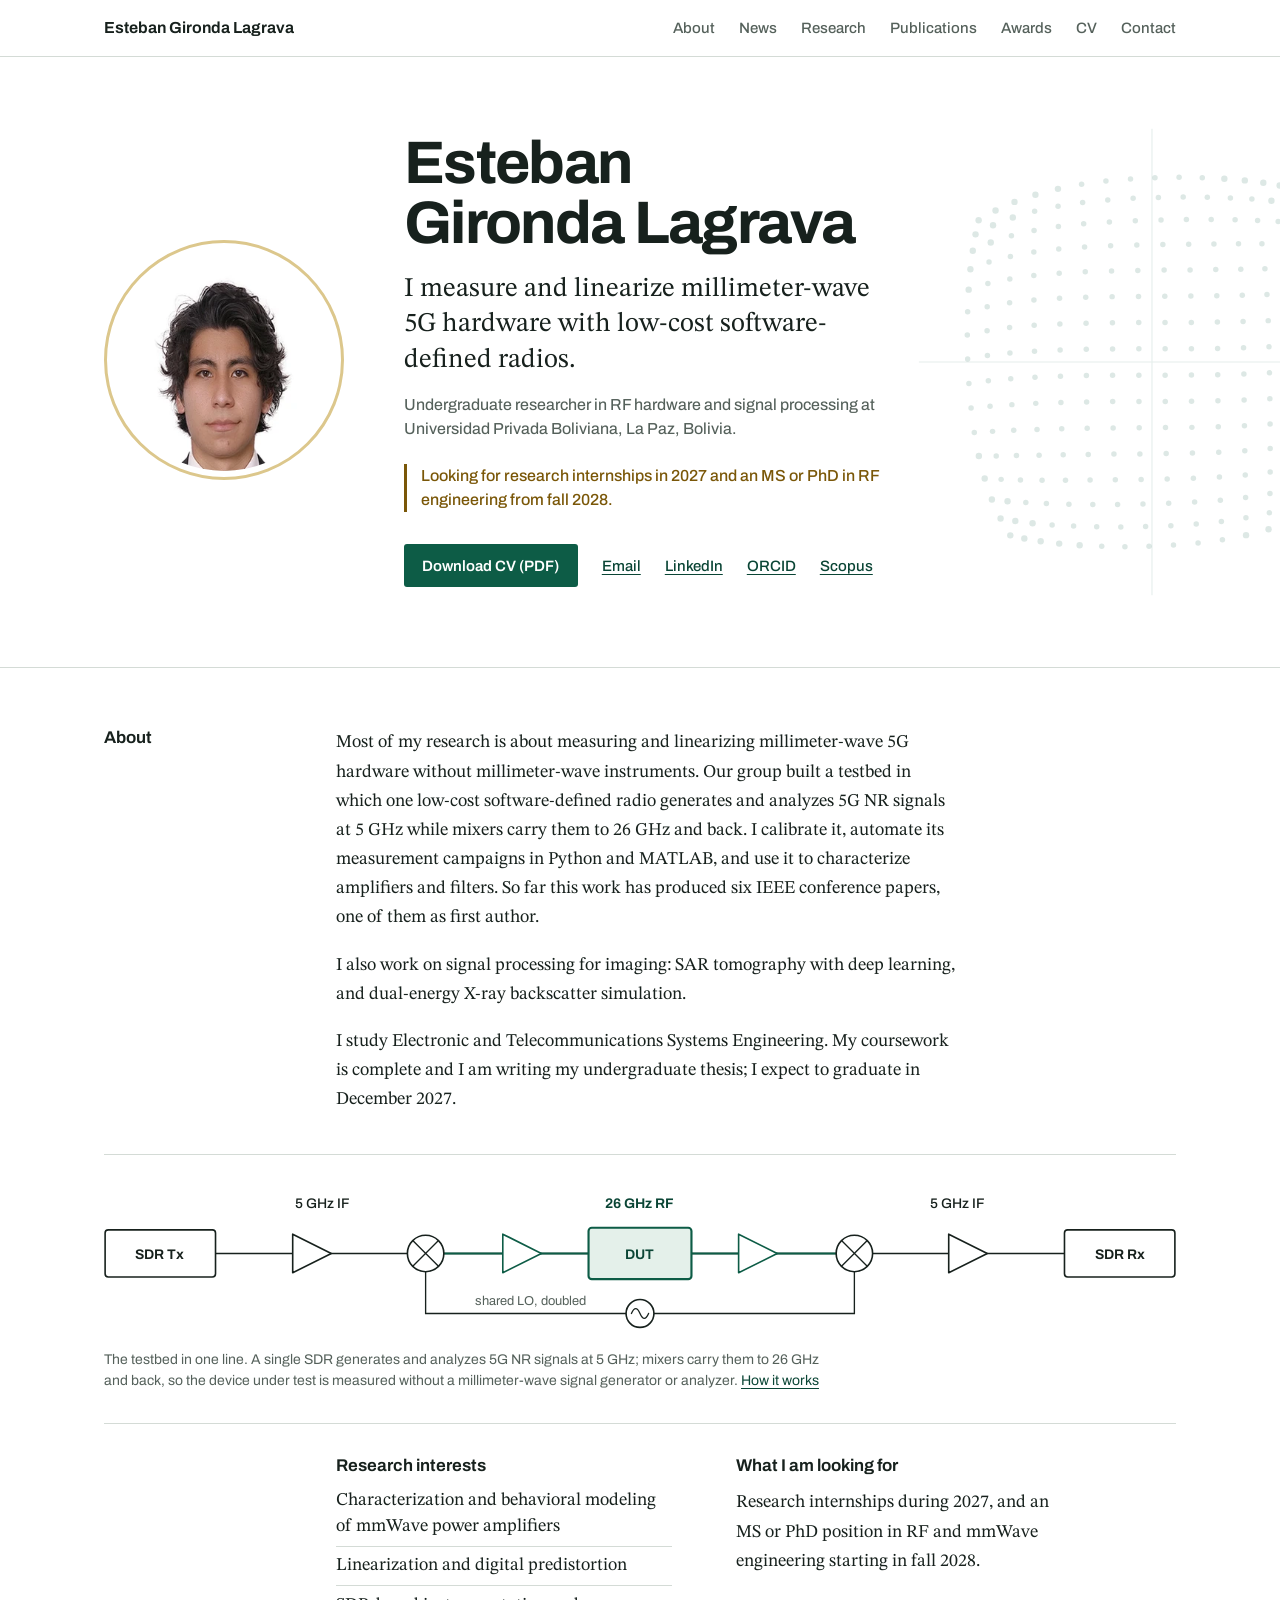
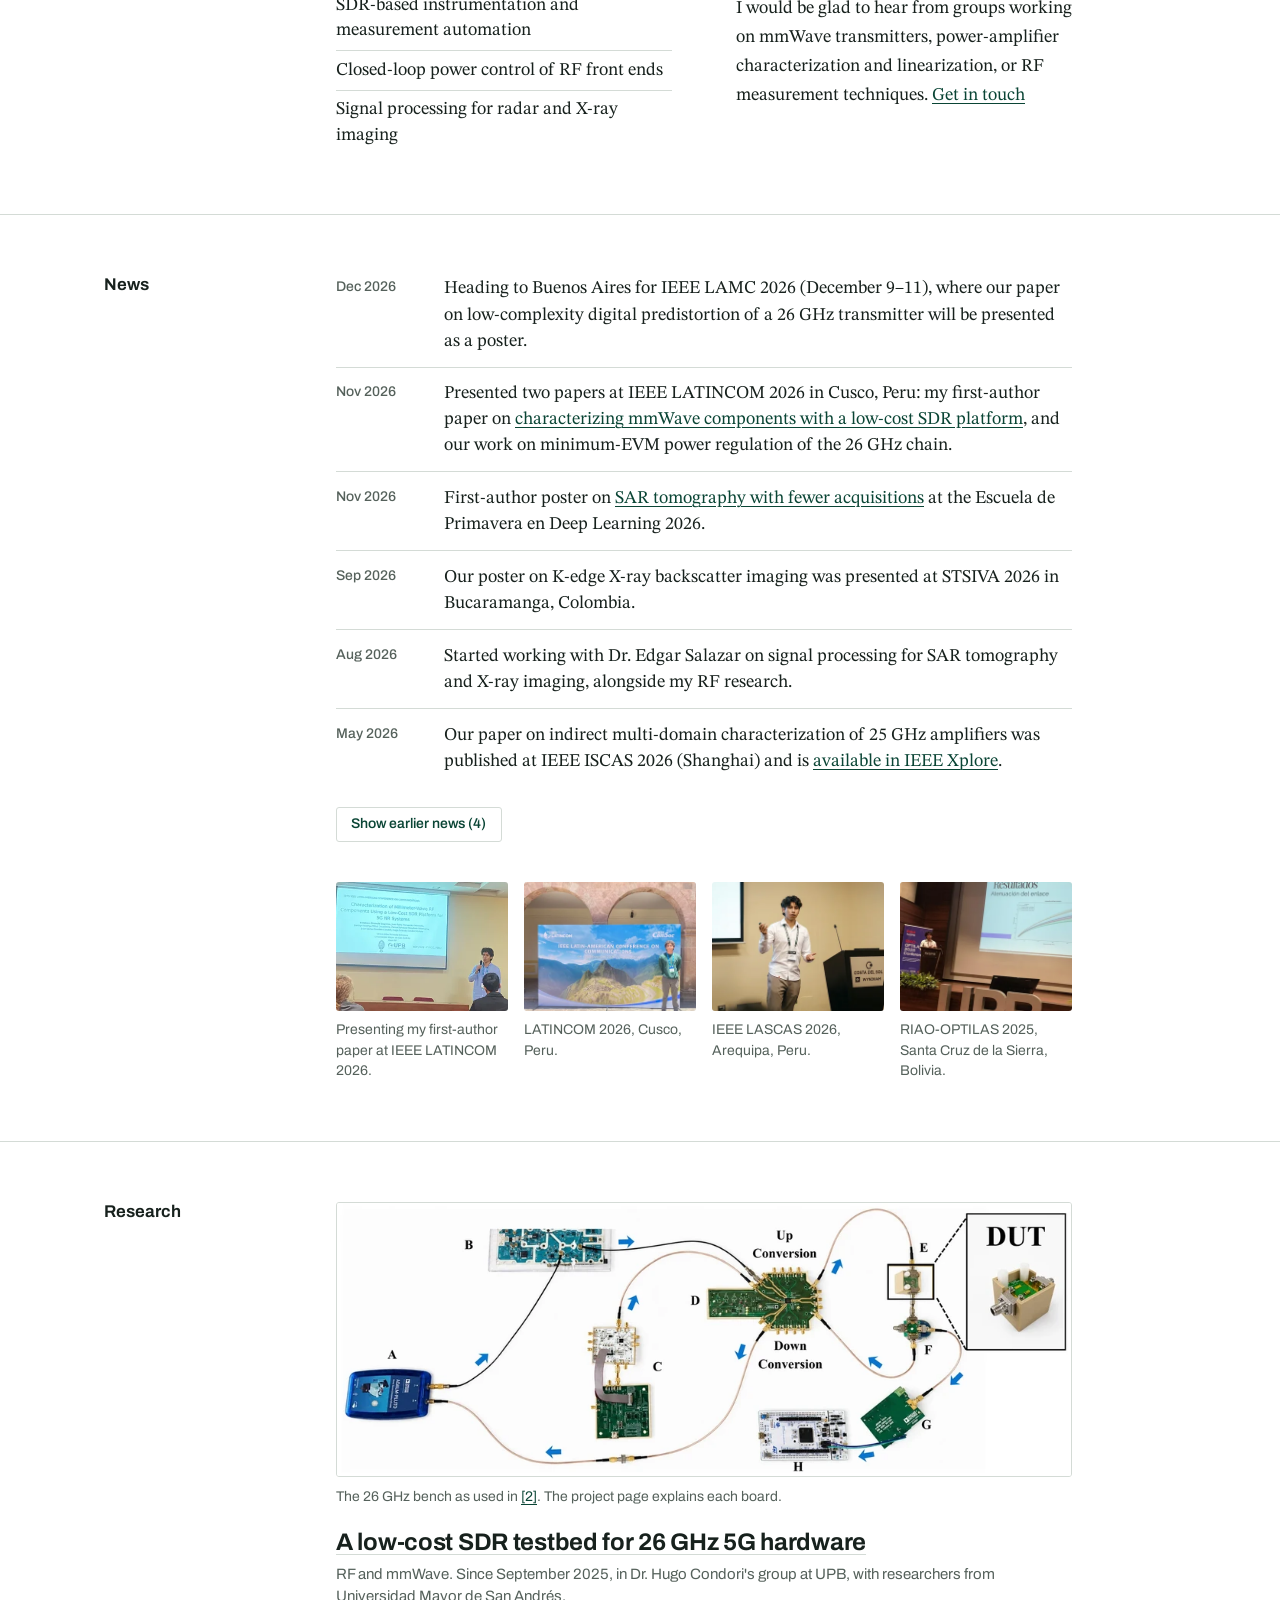
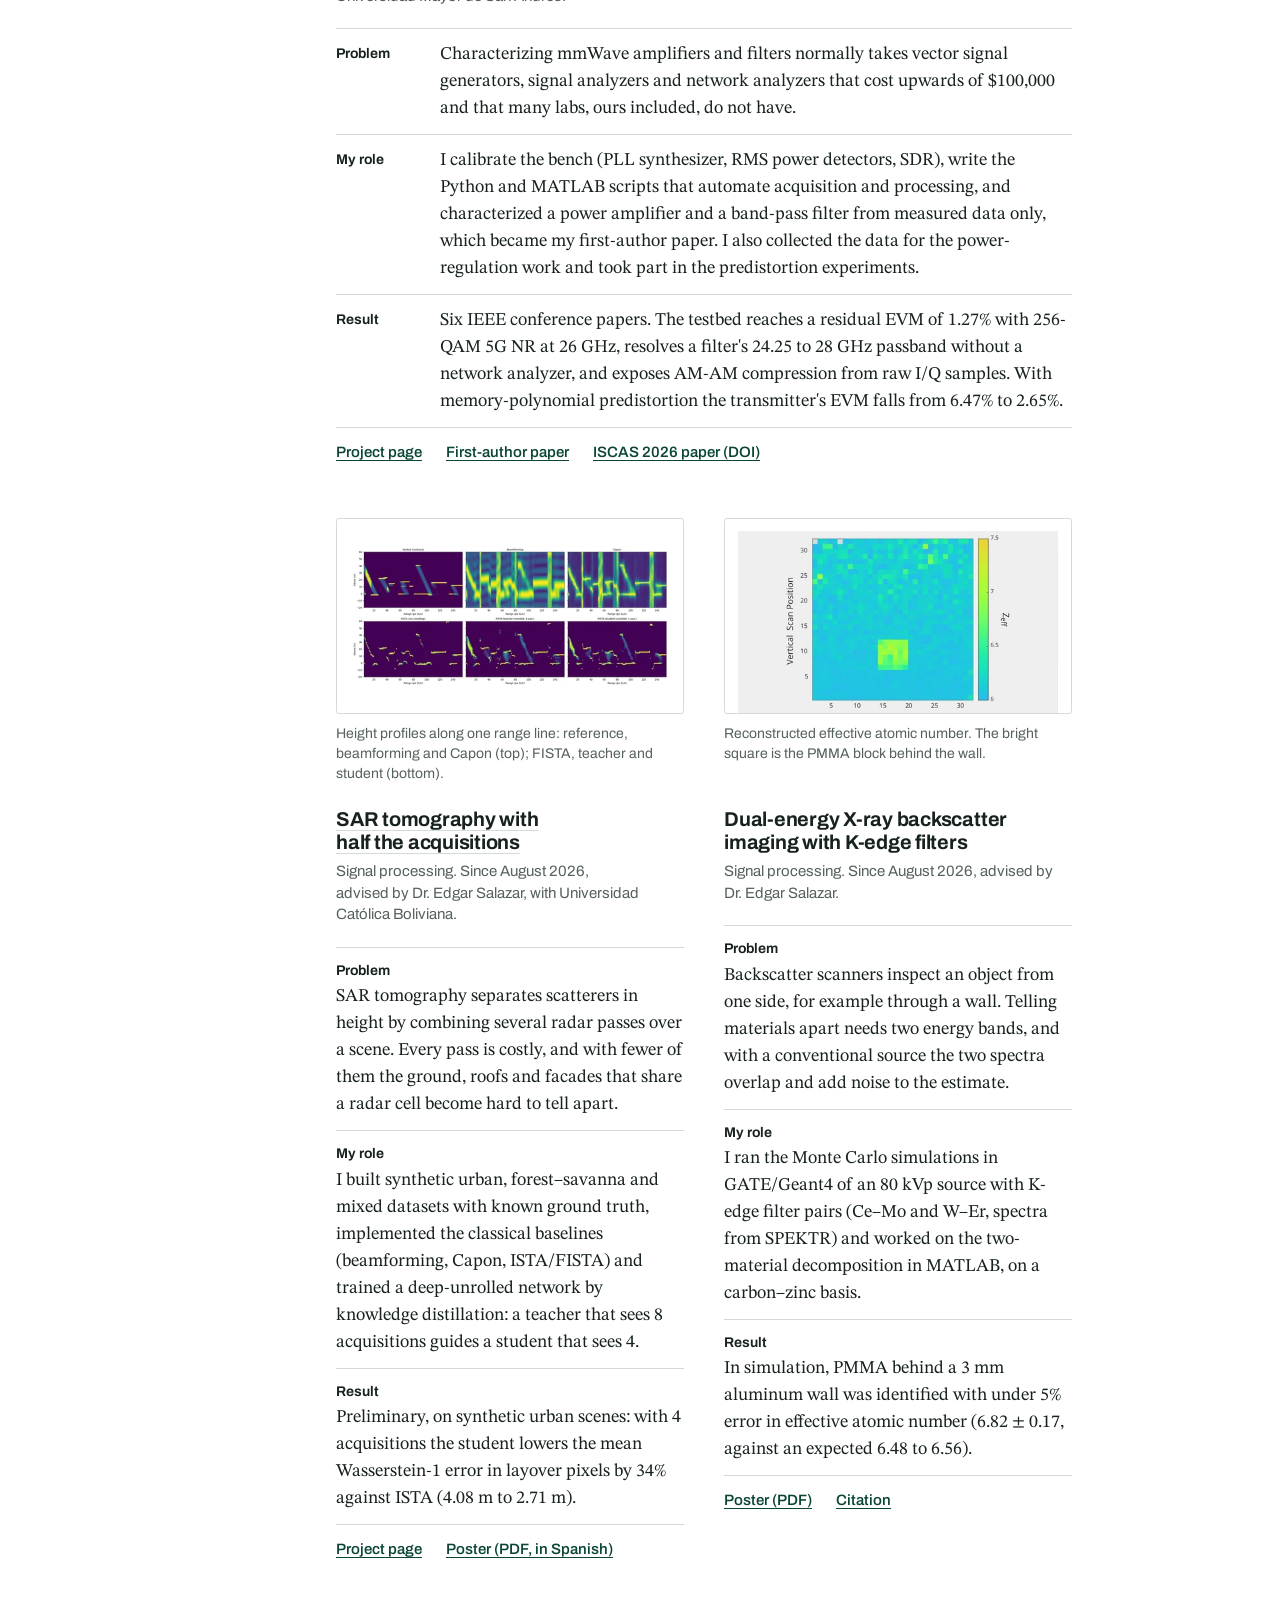
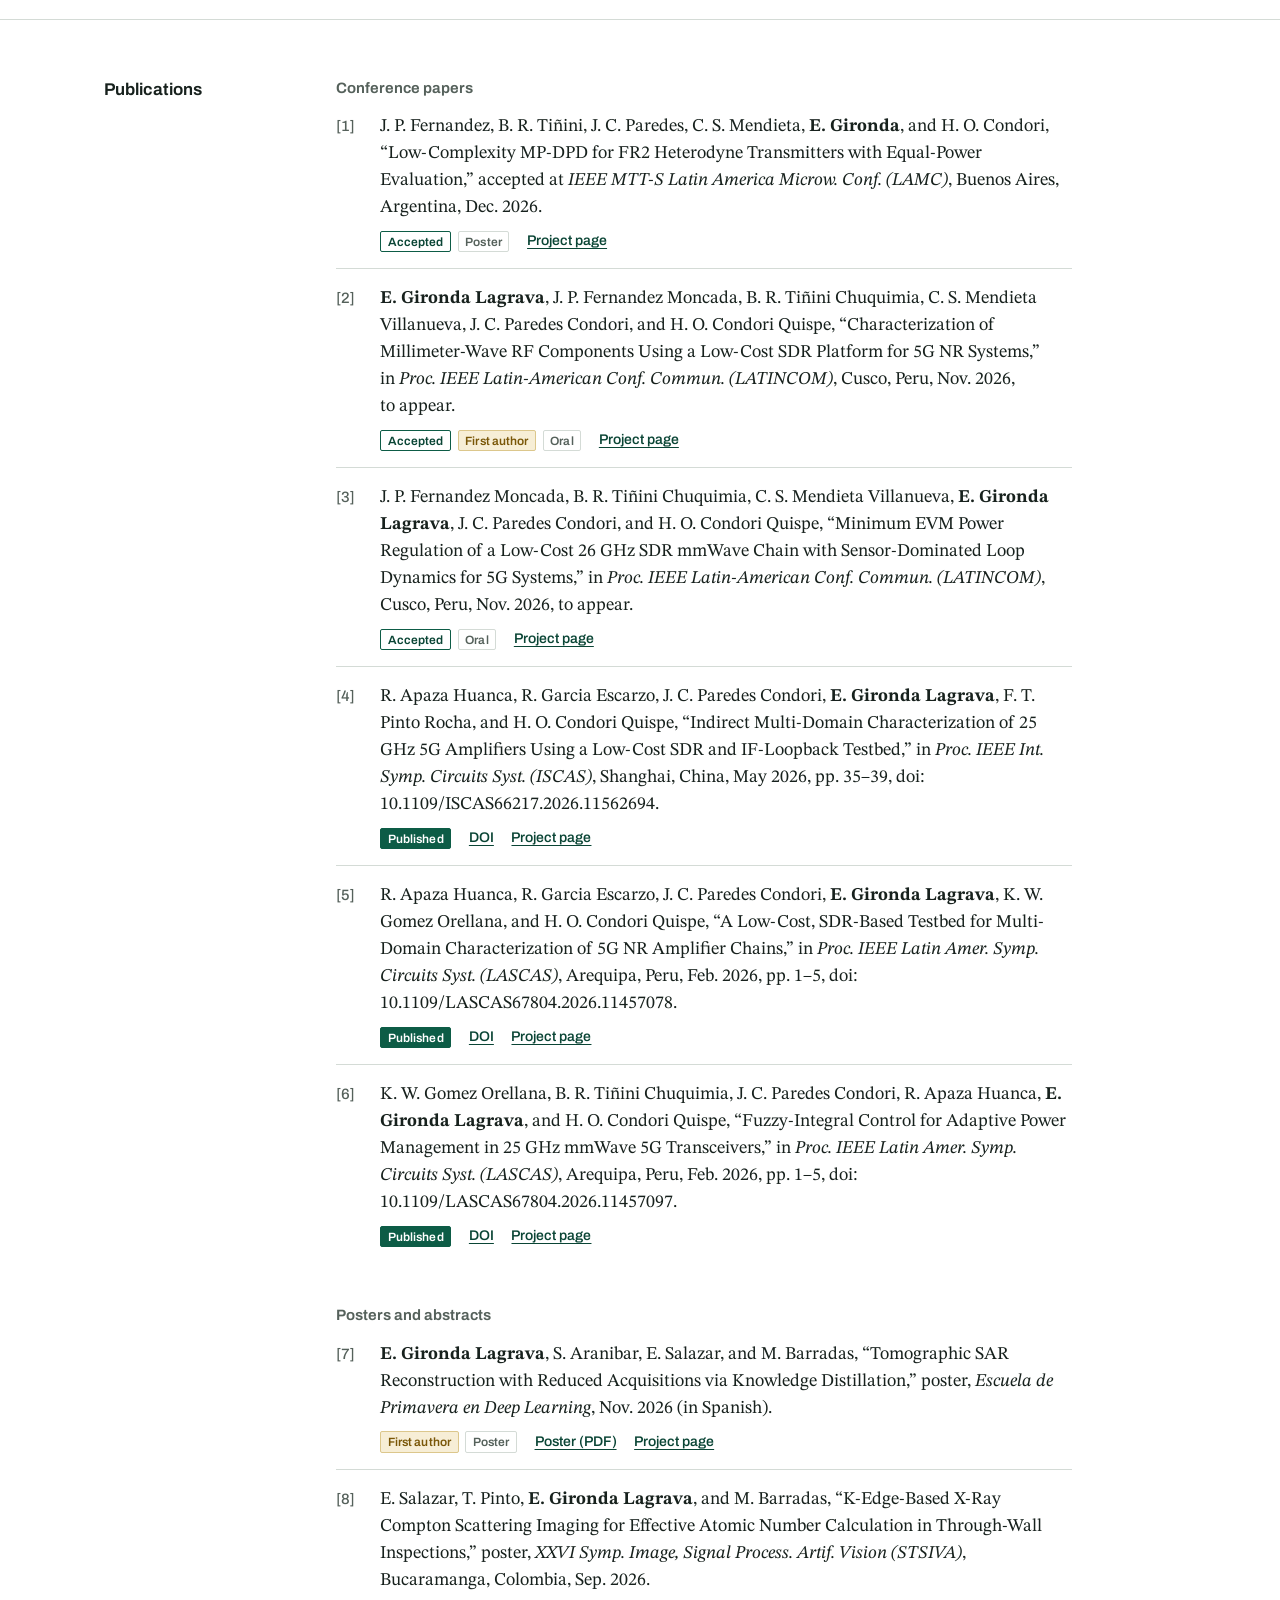
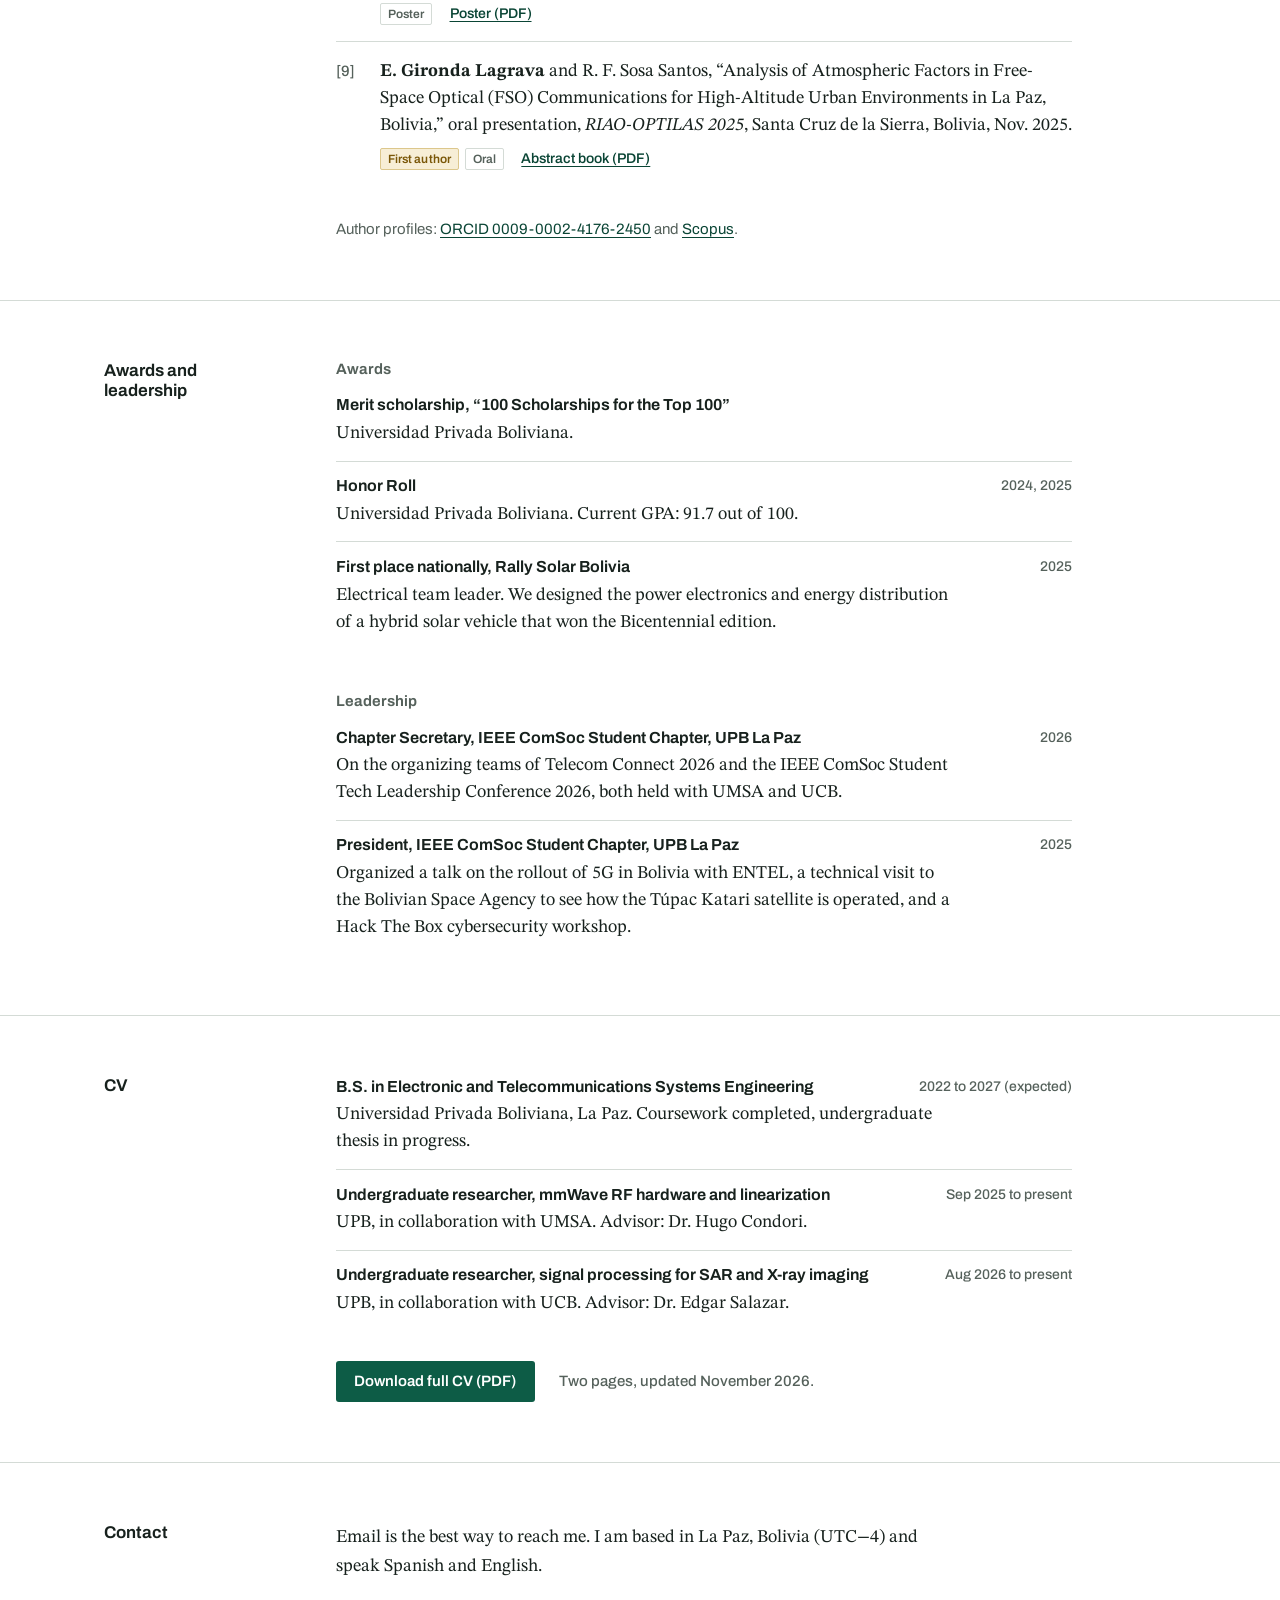
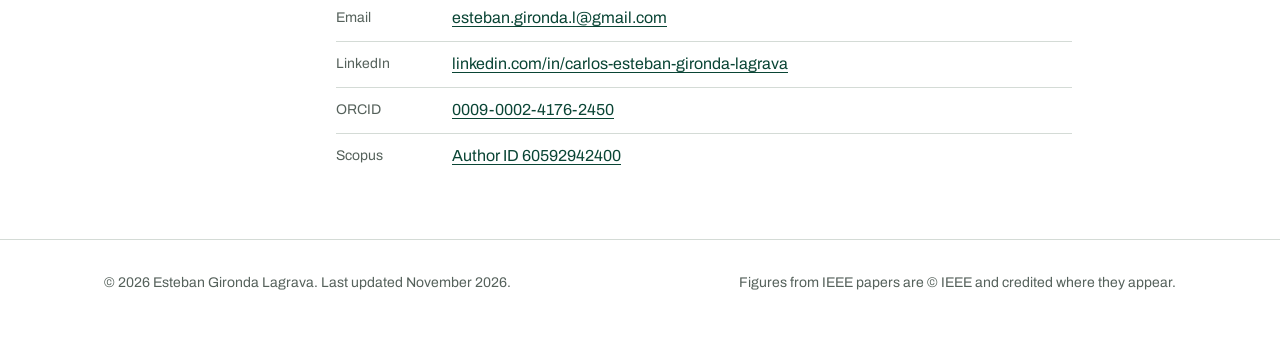
==== commit ddd58e55: "Add files via upload" ====
--- a/index.html
+++ b/index.html
@@ -54,32 +54,40 @@
 
 <main id="main">
 
+  <!-- ====================== HERO ====================== -->
+  <section class="hero" id="about">
+    <svg class="qam" viewBox="0 0 420 420" aria-hidden="true" focusable="false"><title>256-QAM constellation under soft compression</title><path class="axis" d="M210 6V414M6 210H414"/><g><circle cx="86.0" cy="361.7" r="2.8"/><circle cx="77.5" cy="346.9" r="2.8"/><circle cx="69.9" cy="330.3" r="2.8"/><circle cx="63.6" cy="312.0" r="2.8"/><circle cx="58.5" cy="292.3" r="2.8"/><circle cx="54.5" cy="271.6" r="2.4"/><circle cx="51.7" cy="250.3" r="2.4"/><circle cx="49.8" cy="228.8" r="2.4"/><circle cx="48.7" cy="207.4" r="2.4"/><circle cx="48.4" cy="186.3" r="2.4"/><circle cx="48.7" cy="166.0" r="2.4"/><circle cx="49.6" cy="146.7" r="2.8"/><circle cx="51.1" cy="128.8" r="2.8"/><circle cx="53.2" cy="112.6" r="2.8"/><circle cx="55.6" cy="98.3" r="2.8"/><circle cx="58.3" cy="86.0" r="2.8"/><circle cx="98.3" cy="364.4" r="2.8"/><circle cx="90.4" cy="349.1" r="2.8"/><circle cx="83.6" cy="331.8" r="2.8"/><circle cx="78.0" cy="312.7" r="2.4"/><circle cx="73.7" cy="292.2" r="2.4"/><circle cx="70.5" cy="270.7" r="2.4"/><circle cx="68.3" cy="248.7" r="2.4"/><circle cx="66.8" cy="226.5" r="2.4"/><circle cx="66.0" cy="204.4" r="2.4"/><circle cx="65.7" cy="182.7" r="2.4"/><circle cx="65.8" cy="161.6" r="2.4"/><circle cx="66.4" cy="141.4" r="2.4"/><circle cx="67.4" cy="122.6" r="2.4"/><circle cx="68.9" cy="105.5" r="2.8"/><circle cx="70.9" cy="90.4" r="2.8"/><circle cx="73.1" cy="77.5" r="2.8"/><circle cx="112.6" cy="366.8" r="2.8"/><circle cx="105.5" cy="351.1" r="2.8"/><circle cx="99.6" cy="333.0" r="2.4"/><circle cx="94.9" cy="313.2" r="2.4"/><circle cx="91.4" cy="291.9" r="2.4"/><circle cx="89.0" cy="269.8" r="2.4"/><circle cx="87.4" cy="247.3" r="2.4"/><circle cx="86.4" cy="224.6" r="2.4"/><circle cx="85.7" cy="202.1" r="2.4"/><circle cx="85.4" cy="179.9" r="2.4"/><circle cx="85.4" cy="158.2" r="2.4"/><circle cx="85.6" cy="137.3" r="2.4"/><circle cx="86.1" cy="117.6" r="2.4"/><circle cx="87.0" cy="99.6" r="2.4"/><circle cx="88.2" cy="83.6" r="2.8"/><circle cx="89.7" cy="69.9" r="2.8"/><circle cx="128.8" cy="368.9" r="2.8"/><circle cx="122.6" cy="352.6" r="2.4"/><circle cx="117.6" cy="333.9" r="2.4"/><circle cx="113.8" cy="313.4" r="2.4"/><circle cx="111.2" cy="291.6" r="2.4"/><circle cx="109.4" cy="269.0" r="2.4"/><circle cx="108.3" cy="246.2" r="2.4"/><circle cx="107.6" cy="223.3" r="2.4"/><circle cx="107.2" cy="200.5" r="2.4"/><circle cx="106.9" cy="177.9" r="2.4"/><circle cx="106.7" cy="155.8" r="2.4"/><circle cx="106.6" cy="134.3" r="2.4"/><circle cx="106.6" cy="113.8" r="2.4"/><circle cx="106.8" cy="94.9" r="2.4"/><circle cx="107.3" cy="78.0" r="2.4"/><circle cx="108.0" cy="63.6" r="2.8"/><circle cx="146.7" cy="370.4" r="2.8"/><circle cx="141.4" cy="353.6" r="2.4"/><circle cx="137.3" cy="334.4" r="2.4"/><circle cx="134.3" cy="313.4" r="2.4"/><circle cx="132.3" cy="291.2" r="2.4"/><circle cx="131.0" cy="268.4" r="2.4"/><circle cx="130.3" cy="245.4" r="2.4"/><circle cx="129.9" cy="222.4" r="2.4"/><circle cx="129.6" cy="199.4" r="2.4"/><circle cx="129.4" cy="176.7" r="2.4"/><circle cx="129.1" cy="154.2" r="2.4"/><circle cx="128.8" cy="132.3" r="2.4"/><circle cx="128.4" cy="111.2" r="2.4"/><circle cx="128.1" cy="91.4" r="2.4"/><circle cx="127.8" cy="73.7" r="2.4"/><circle cx="127.7" cy="58.5" r="2.8"/><circle cx="166.0" cy="371.3" r="2.4"/><circle cx="161.6" cy="354.2" r="2.4"/><circle cx="158.2" cy="334.6" r="2.4"/><circle cx="155.8" cy="313.3" r="2.4"/><circle cx="154.2" cy="290.9" r="2.4"/><circle cx="153.3" cy="268.0" r="2.4"/><circle cx="152.8" cy="244.9" r="2.4"/><circle cx="152.6" cy="221.8" r="2.4"/><circle cx="152.5" cy="198.8" r="2.4"/><circle cx="152.3" cy="176.0" r="2.4"/><circle cx="152.0" cy="153.3" r="2.4"/><circle cx="151.6" cy="131.0" r="2.4"/><circle cx="151.0" cy="109.4" r="2.4"/><circle cx="150.2" cy="89.0" r="2.4"/><circle cx="149.3" cy="70.5" r="2.4"/><circle cx="148.4" cy="54.5" r="2.4"/><circle cx="186.3" cy="371.6" r="2.4"/><circle cx="182.7" cy="354.3" r="2.4"/><circle cx="179.9" cy="334.6" r="2.4"/><circle cx="177.9" cy="313.1" r="2.4"/><circle cx="176.7" cy="290.6" r="2.4"/><circle cx="176.0" cy="267.7" r="2.4"/><circle cx="175.6" cy="244.6" r="2.4"/><circle cx="175.5" cy="221.6" r="2.4"/><circle cx="175.5" cy="198.6" r="2.4"/><circle cx="175.4" cy="175.6" r="2.4"/><circle cx="175.1" cy="152.8" r="2.4"/><circle cx="174.6" cy="130.3" r="2.4"/><circle cx="173.8" cy="108.3" r="2.4"/><circle cx="172.7" cy="87.4" r="2.4"/><circle cx="171.3" cy="68.3" r="2.4"/><circle cx="169.7" cy="51.7" r="2.4"/><circle cx="207.4" cy="371.3" r="2.4"/><circle cx="204.4" cy="354.0" r="2.4"/><circle cx="202.1" cy="334.3" r="2.4"/><circle cx="200.5" cy="312.8" r="2.4"/><circle cx="199.4" cy="290.4" r="2.4"/><circle cx="198.8" cy="267.5" r="2.4"/><circle cx="198.6" cy="244.5" r="2.4"/><circle cx="198.5" cy="221.5" r="2.4"/><circle cx="198.5" cy="198.5" r="2.4"/><circle cx="198.4" cy="175.5" r="2.4"/><circle cx="198.2" cy="152.6" r="2.4"/><circle cx="197.6" cy="129.9" r="2.4"/><circle cx="196.7" cy="107.6" r="2.4"/><circle cx="195.4" cy="86.4" r="2.4"/><circle cx="193.5" cy="66.8" r="2.4"/><circle cx="191.2" cy="49.8" r="2.4"/><circle cx="228.8" cy="370.2" r="2.4"/><circle cx="226.5" cy="353.2" r="2.4"/><circle cx="224.6" cy="333.6" r="2.4"/><circle cx="223.3" cy="312.4" r="2.4"/><circle cx="222.4" cy="290.1" r="2.4"/><circle cx="221.8" cy="267.4" r="2.4"/><circle cx="221.6" cy="244.5" r="2.4"/><circle cx="221.5" cy="221.5" r="2.4"/><circle cx="221.5" cy="198.5" r="2.4"/><circle cx="221.4" cy="175.5" r="2.4"/><circle cx="221.2" cy="152.5" r="2.4"/><circle cx="220.6" cy="129.6" r="2.4"/><circle cx="219.5" cy="107.2" r="2.4"/><circle cx="217.9" cy="85.7" r="2.4"/><circle cx="215.6" cy="66.0" r="2.4"/><circle cx="212.6" cy="48.7" r="2.4"/><circle cx="250.3" cy="368.3" r="2.4"/><circle cx="248.7" cy="351.7" r="2.4"/><circle cx="247.3" cy="332.6" r="2.4"/><circle cx="246.2" cy="311.7" r="2.4"/><circle cx="245.4" cy="289.7" r="2.4"/><circle cx="244.9" cy="267.2" r="2.4"/><circle cx="244.6" cy="244.4" r="2.4"/><circle cx="244.5" cy="221.4" r="2.4"/><circle cx="244.5" cy="198.4" r="2.4"/><circle cx="244.4" cy="175.4" r="2.4"/><circle cx="244.0" cy="152.3" r="2.4"/><circle cx="243.3" cy="129.4" r="2.4"/><circle cx="242.1" cy="106.9" r="2.4"/><circle cx="240.1" cy="85.4" r="2.4"/><circle cx="237.3" cy="65.7" r="2.4"/><circle cx="233.7" cy="48.4" r="2.4"/><circle cx="271.6" cy="365.5" r="2.4"/><circle cx="270.7" cy="349.5" r="2.4"/><circle cx="269.8" cy="331.0" r="2.4"/><circle cx="269.0" cy="310.6" r="2.4"/><circle cx="268.4" cy="289.0" r="2.4"/><circle cx="268.0" cy="266.7" r="2.4"/><circle cx="267.7" cy="244.0" r="2.4"/><circle cx="267.5" cy="221.2" r="2.4"/><circle cx="267.4" cy="198.2" r="2.4"/><circle cx="267.2" cy="175.1" r="2.4"/><circle cx="266.7" cy="152.0" r="2.4"/><circle cx="265.8" cy="129.1" r="2.4"/><circle cx="264.2" cy="106.7" r="2.4"/><circle cx="261.8" cy="85.4" r="2.4"/><circle cx="258.4" cy="65.8" r="2.4"/><circle cx="254.0" cy="48.7" r="2.4"/><circle cx="292.3" cy="361.5" r="2.8"/><circle cx="292.2" cy="346.3" r="2.4"/><circle cx="291.9" cy="328.6" r="2.4"/><circle cx="291.6" cy="308.8" r="2.4"/><circle cx="291.2" cy="287.7" r="2.4"/><circle cx="290.9" cy="265.8" r="2.4"/><circle cx="290.6" cy="243.3" r="2.4"/><circle cx="290.4" cy="220.6" r="2.4"/><circle cx="290.1" cy="197.6" r="2.4"/><circle cx="289.7" cy="174.6" r="2.4"/><circle cx="289.0" cy="151.6" r="2.4"/><circle cx="287.7" cy="128.8" r="2.4"/><circle cx="285.7" cy="106.6" r="2.4"/><circle cx="282.7" cy="85.6" r="2.4"/><circle cx="278.6" cy="66.4" r="2.4"/><circle cx="273.3" cy="49.6" r="2.8"/><circle cx="312.0" cy="356.4" r="2.8"/><circle cx="312.7" cy="342.0" r="2.4"/><circle cx="313.2" cy="325.1" r="2.4"/><circle cx="313.4" cy="306.2" r="2.4"/><circle cx="313.4" cy="285.7" r="2.4"/><circle cx="313.3" cy="264.2" r="2.4"/><circle cx="313.1" cy="242.1" r="2.4"/><circle cx="312.8" cy="219.5" r="2.4"/><circle cx="312.4" cy="196.7" r="2.4"/><circle cx="311.7" cy="173.8" r="2.4"/><circle cx="310.6" cy="151.0" r="2.4"/><circle cx="308.8" cy="128.4" r="2.4"/><circle cx="306.2" cy="106.6" r="2.4"/><circle cx="302.4" cy="86.1" r="2.4"/><circle cx="297.4" cy="67.4" r="2.4"/><circle cx="291.2" cy="51.1" r="2.8"/><circle cx="330.3" cy="350.1" r="2.8"/><circle cx="331.8" cy="336.4" r="2.8"/><circle cx="333.0" cy="320.4" r="2.4"/><circle cx="333.9" cy="302.4" r="2.4"/><circle cx="334.4" cy="282.7" r="2.4"/><circle cx="334.6" cy="261.8" r="2.4"/><circle cx="334.6" cy="240.1" r="2.4"/><circle cx="334.3" cy="217.9" r="2.4"/><circle cx="333.6" cy="195.4" r="2.4"/><circle cx="332.6" cy="172.7" r="2.4"/><circle cx="331.0" cy="150.2" r="2.4"/><circle cx="328.6" cy="128.1" r="2.4"/><circle cx="325.1" cy="106.8" r="2.4"/><circle cx="320.4" cy="87.0" r="2.4"/><circle cx="314.5" cy="68.9" r="2.8"/><circle cx="307.4" cy="53.2" r="2.8"/><circle cx="346.9" cy="342.5" r="2.8"/><circle cx="349.1" cy="329.6" r="2.8"/><circle cx="351.1" cy="314.5" r="2.8"/><circle cx="352.6" cy="297.4" r="2.4"/><circle cx="353.6" cy="278.6" r="2.4"/><circle cx="354.2" cy="258.4" r="2.4"/><circle cx="354.3" cy="237.3" r="2.4"/><circle cx="354.0" cy="215.6" r="2.4"/><circle cx="353.2" cy="193.5" r="2.4"/><circle cx="351.7" cy="171.3" r="2.4"/><circle cx="349.5" cy="149.3" r="2.4"/><circle cx="346.3" cy="127.8" r="2.4"/><circle cx="342.0" cy="107.3" r="2.4"/><circle cx="336.4" cy="88.2" r="2.8"/><circle cx="329.6" cy="70.9" r="2.8"/><circle cx="321.7" cy="55.6" r="2.8"/><circle cx="361.7" cy="334.0" r="2.8"/><circle cx="364.4" cy="321.7" r="2.8"/><circle cx="366.8" cy="307.4" r="2.8"/><circle cx="368.9" cy="291.2" r="2.8"/><circle cx="370.4" cy="273.3" r="2.8"/><circle cx="371.3" cy="254.0" r="2.4"/><circle cx="371.6" cy="233.7" r="2.4"/><circle cx="371.3" cy="212.6" r="2.4"/><circle cx="370.2" cy="191.2" r="2.4"/><circle cx="368.3" cy="169.7" r="2.4"/><circle cx="365.5" cy="148.4" r="2.4"/><circle cx="361.5" cy="127.7" r="2.8"/><circle cx="356.4" cy="108.0" r="2.8"/><circle cx="350.1" cy="89.7" r="2.8"/><circle cx="342.5" cy="73.1" r="2.8"/><circle cx="334.0" cy="58.3" r="2.8"/></g></svg>
+    <div class="wrap hero-grid">
+      <img class="portrait" src="assets/img/esteban-gironda-300.webp" srcset="assets/img/esteban-gironda-300.webp 1x, assets/img/esteban-gironda-600.webp 2x" width="300" height="300" alt="Portrait of Esteban Gironda Lagrava" fetchpriority="high">
+      <div class="hero-text">
+        <h1>Esteban Gironda Lagrava</h1>
+        <p class="statement">I measure and linearize millimeter-wave 5G hardware with low-cost software-defined radios.</p>
+        <p class="role">Undergraduate researcher in RF hardware and signal processing at Universidad Privada Boliviana, La Paz, Bolivia.</p>
+        <p class="seeking">Looking for research internships in 2027 and an MS or PhD in RF engineering from fall 2028.</p>
+        <p class="hero-actions">
+          <a class="btn-light" href="files/Esteban_Gironda_CV.pdf">Download CV (PDF)</a>
+          <a href="#contact" data-email>Email</a>
+          <a href="https://www.linkedin.com/in/carlos-esteban-gironda-lagrava" rel="noopener me">LinkedIn</a>
+          <a href="https://orcid.org/0009-0002-4176-2450" rel="noopener me">ORCID</a>
+          <a href="https://www.scopus.com/authid/detail.uri?authorId=60592942400" rel="noopener me">Scopus</a>
+        </p>
+      </div>
+    </div>
+  </section>
+
   <!-- ====================== ABOUT ====================== -->
-  <section class="about" id="about">
-    <div class="wrap">
-      <div class="about-grid">
-        <div>
-          <h1>Esteban Gironda Lagrava</h1>
-          <p class="role">Undergraduate researcher in mmWave RF hardware and signal processing at Universidad Privada Boliviana, La Paz, Bolivia.</p>
-          <div class="bio">
-            <p>Most of my research is about measuring and linearizing millimeter-wave 5G hardware without millimeter-wave instruments. Our group built a testbed in which one low-cost software-defined radio generates and analyzes 5G NR signals at 5&nbsp;GHz while mixers carry them to 26&nbsp;GHz and back. I calibrate it, automate its measurement campaigns in Python and MATLAB, and use it to characterize amplifiers and filters. So far this work has produced six IEEE conference papers, one of them as first author.</p>
-            <p>I also work on signal processing for imaging: SAR tomography with deep learning, and dual-energy X-ray backscatter simulation.</p>
-            <p>I study Electronic and Telecommunications Systems Engineering. My coursework is complete and I am writing my undergraduate thesis; I expect to graduate in December 2027.</p>
-          </div>
-          <p class="actions">
-            <a class="btn" href="files/Esteban_Gironda_CV.pdf">Download CV (PDF)</a>
-            <a href="#contact" data-email>Email</a>
-            <a href="https://www.linkedin.com/in/carlos-esteban-gironda-lagrava" rel="noopener me">LinkedIn</a>
-            <a href="https://orcid.org/0009-0002-4176-2450" rel="noopener me">ORCID</a>
-            <a href="https://www.scopus.com/authid/detail.uri?authorId=60592942400" rel="noopener me">Scopus</a>
-          </p>
-        </div>
-        <div class="about-photo">
-          <img class="portrait" src="assets/img/esteban-gironda.webp" width="300" height="375" alt="Portrait of Esteban Gironda Lagrava" fetchpriority="high">
-        </div>
-      </div>
-
-      <div class="chain">
+  <section class="band band-first band-about" id="bio">
+    <div class="wrap">
+      <h2 class="band-title">About</h2>
+      <div class="band-body">
+        <div class="bio">
+          <p>Most of my research is about measuring and linearizing millimeter-wave 5G hardware without millimeter-wave instruments. Our group built a testbed in which one low-cost software-defined radio generates and analyzes 5G NR signals at 5&nbsp;GHz while mixers carry them to 26&nbsp;GHz and back. I calibrate it, automate its measurement campaigns in Python and MATLAB, and use it to characterize amplifiers and filters. So far this work has produced six IEEE conference papers, one of them as first author.</p>
+          <p>I also work on signal processing for imaging: SAR tomography with deep learning, and dual-energy X-ray backscatter simulation.</p>
+          <p>I study Electronic and Telecommunications Systems Engineering. My coursework is complete and I am writing my undergraduate thesis; I expect to graduate in December 2027.</p>
+        </div>
+      </div>
+
+      <div class="chain full">
         <svg class="sch strip" viewBox="0 0 1000 136" role="img" aria-labelledby="chain-title">
           <title id="chain-title">Signal chain of the testbed: an SDR transmits at 5 GHz, an amplifier and a mixer bring the signal to 26 GHz, it passes through the device under test, and a second mixer returns it to 5 GHz for the SDR receiver. One local oscillator drives both mixers.</title>
           <text x="204" y="20" text-anchor="middle">5 GHz IF</text>
@@ -114,7 +122,7 @@
 
       <div class="pair">
         <div>
-          <h2>Research interests</h2>
+          <h3>Research interests</h3>
           <ul class="plain-list">
             <li>Characterization and behavioral modeling of mmWave power amplifiers</li>
             <li>Linearization and digital predistortion</li>
@@ -124,7 +132,7 @@
           </ul>
         </div>
         <div>
-          <h2>What I am looking for</h2>
+          <h3>What I am looking for</h3>
           <p>Research internships during 2027, and an MS or PhD position in RF and mmWave engineering starting in fall 2028.</p>
           <p>I would be glad to hear from groups working on mmWave transmitters, power-amplifier characterization and linearization, or RF measurement techniques. <a href="#contact">Get in touch</a></p>
         </div>
@@ -143,19 +151,19 @@
 
         <div class="shots">
           <figure>
-            <img src="assets/img/photos/latincom-2026-talk.webp" width="1280" height="796" loading="lazy" alt="Esteban presenting a slide titled Characterization of Millimeter-Wave RF Components Using a Low-Cost SDR Platform for 5G NR Systems.">
+            <a class="zoom" href="assets/img/photos/latincom-2026-talk.webp"><img src="assets/img/photos/latincom-2026-talk.webp" srcset="assets/img/photos/latincom-2026-talk-w360.webp 360w, assets/img/photos/latincom-2026-talk-w480.webp 480w, assets/img/photos/latincom-2026-talk-w960.webp 960w, assets/img/photos/latincom-2026-talk.webp 1280w" sizes="(max-width: 47.5rem) 43vw, 172px" width="1280" height="796" loading="lazy" alt="Esteban presenting a slide titled Characterization of Millimeter-Wave RF Components Using a Low-Cost SDR Platform for 5G NR Systems."></a>
             <figcaption>Presenting my first-author paper at IEEE LATINCOM 2026.</figcaption>
           </figure>
           <figure>
-            <img src="assets/img/photos/latincom-2026-banner.webp" width="1280" height="1202" loading="lazy" alt="Esteban standing next to the IEEE LATINCOM 2026 conference banner, which shows Machu Picchu.">
+            <a class="zoom" href="assets/img/photos/latincom-2026-banner.webp"><img src="assets/img/photos/latincom-2026-banner.webp" srcset="assets/img/photos/latincom-2026-banner-w360.webp 360w, assets/img/photos/latincom-2026-banner-w480.webp 480w, assets/img/photos/latincom-2026-banner-w960.webp 960w, assets/img/photos/latincom-2026-banner.webp 1280w" sizes="(max-width: 47.5rem) 43vw, 172px" width="1280" height="1202" loading="lazy" alt="Esteban standing next to the IEEE LATINCOM 2026 conference banner, which shows Machu Picchu."></a>
             <figcaption>LATINCOM 2026, Cusco, Peru.</figcaption>
           </figure>
           <figure>
-            <img src="assets/img/photos/lascas-2026-talk.webp" width="1400" height="1157" loading="lazy" alt="Esteban speaking next to a lectern at IEEE LASCAS 2026.">
+            <a class="zoom" href="assets/img/photos/lascas-2026-talk.webp"><img src="assets/img/photos/lascas-2026-talk.webp" srcset="assets/img/photos/lascas-2026-talk-w360.webp 360w, assets/img/photos/lascas-2026-talk-w480.webp 480w, assets/img/photos/lascas-2026-talk-w960.webp 960w, assets/img/photos/lascas-2026-talk.webp 1400w" sizes="(max-width: 47.5rem) 43vw, 172px" width="1400" height="1157" loading="lazy" alt="Esteban speaking next to a lectern at IEEE LASCAS 2026."></a>
             <figcaption>IEEE LASCAS 2026, Arequipa, Peru.</figcaption>
           </figure>
           <figure>
-            <img src="assets/img/photos/riao-optilas-2025-talk.webp" width="1400" height="1283" loading="lazy" alt="Esteban at a lectern on stage, with a results slide on link attenuation projected behind him.">
+            <a class="zoom" href="assets/img/photos/riao-optilas-2025-talk.webp"><img src="assets/img/photos/riao-optilas-2025-talk.webp" srcset="assets/img/photos/riao-optilas-2025-talk-w360.webp 360w, assets/img/photos/riao-optilas-2025-talk-w480.webp 480w, assets/img/photos/riao-optilas-2025-talk-w960.webp 960w, assets/img/photos/riao-optilas-2025-talk.webp 1400w" sizes="(max-width: 47.5rem) 43vw, 172px" width="1400" height="1283" loading="lazy" alt="Esteban at a lectern on stage, with a results slide on link attenuation projected behind him."></a>
             <figcaption>RIAO-OPTILAS 2025, Santa Cruz de la Sierra, Bolivia.</figcaption>
           </figure>
         </div>
@@ -171,7 +179,7 @@
 
         <article class="work">
           <a class="work-fig" href="projects/mmwave-testbed.html">
-            <img src="assets/img/research/mmwave-testbed-photo.webp" width="1600" height="595" loading="lazy" alt="The 26 GHz testbed on the bench: SDR, IF conditioning board, PLL synthesizer, integrated up/down-converter, band-pass filter under test, coupler, RMS power detector and microcontroller, joined by coaxial cables.">
+            <img src="assets/img/research/mmwave-testbed-photo.webp" srcset="assets/img/research/mmwave-testbed-photo-w480.webp 480w, assets/img/research/mmwave-testbed-photo-w960.webp 960w, assets/img/research/mmwave-testbed-photo.webp 1600w" sizes="(max-width: 47.5rem) 89vw, 734px" width="1600" height="595" loading="lazy" alt="The 26 GHz testbed on the bench: SDR, IF conditioning board, PLL synthesizer, integrated up/down-converter, band-pass filter under test, coupler, RMS power detector and microcontroller, joined by coaxial cables.">
           </a>
           <p class="cap">The 26&nbsp;GHz bench as used in <a data-cite="latincom2026-char" href="#publications">LATINCOM 2026</a>. The project page explains each board.</p>
           <h3><a href="projects/mmwave-testbed.html">A low-cost SDR testbed for 26&nbsp;GHz 5G hardware</a></h3>
@@ -200,7 +208,7 @@
         <div class="duo">
           <article class="work">
             <a class="work-fig boxed" href="projects/tomosar.html">
-              <img src="assets/img/research/tomosar-reconstructions.webp" width="1615" height="724" loading="lazy" alt="Six panels of height against range for one synthetic urban scene: the reference, beamforming, Capon, classical FISTA, the 8-acquisition teacher and the 4-acquisition student.">
+              <img src="assets/img/research/tomosar-reconstructions.webp" srcset="assets/img/research/tomosar-reconstructions-w480.webp 480w, assets/img/research/tomosar-reconstructions-w960.webp 960w, assets/img/research/tomosar-reconstructions.webp 1615w" sizes="(max-width: 47.5rem) 85vw, 320px" width="1615" height="724" loading="lazy" alt="Six panels of height against range for one synthetic urban scene: the reference, beamforming, Capon, classical FISTA, the 8-acquisition teacher and the 4-acquisition student.">
             </a>
             <p class="cap">Height profiles along one range line: reference, beamforming and Capon (top); FISTA, teacher and student (bottom).</p>
             <h3><a href="projects/tomosar.html">SAR tomography with half the acquisitions</a></h3>
@@ -227,7 +235,7 @@
 
           <article class="work">
             <a class="work-fig boxed" href="assets/img/research/xray-zeff-map.webp">
-              <img src="assets/img/research/xray-zeff-map.webp" width="1200" height="745" loading="lazy" alt="A 32 by 32 map of effective atomic number in which a small square region stands out from a uniform background.">
+              <img src="assets/img/research/xray-zeff-map.webp" srcset="assets/img/research/xray-zeff-map-w480.webp 480w, assets/img/research/xray-zeff-map-w960.webp 960w, assets/img/research/xray-zeff-map.webp 1200w" sizes="(max-width: 47.5rem) 85vw, 320px" width="1200" height="745" loading="lazy" alt="A 32 by 32 map of effective atomic number in which a small square region stands out from a uniform background.">
             </a>
             <p class="cap">Reconstructed effective atomic number. The bright square is the PMMA block behind the wall.</p>
             <h3>Dual-energy X-ray backscatter imaging with K-edge filters</h3>
--- a/assets/css/style.css
+++ b/assets/css/style.css
@@ -154,42 +154,104 @@
 .top nav a:hover,
 .top nav a[aria-current="page"] { color: var(--mask-deep); }
 
-/* ----- about / hero ----------------------------------------------------- */
-
-.about { padding-block: 4rem 3.5rem; }
-
-.about-grid {
-  display: grid;
-  grid-template-columns: minmax(0, 1fr) 15rem;
-  gap: 2rem 4rem;
-  align-items: start;
-}
-
-.about h1 {
-  font-size: clamp(2.375rem, 1.3rem + 4.4vw, 4rem);
+/* ----- hero ------------------------------------------------------------ */
+
+.hero {
+  --hero-bg: var(--paper);
+  --hero-ink: var(--ink);
+  --hero-soft: var(--muted);
+  --hero-brass: var(--brass);
+  position: relative;
+  overflow: hidden;
+  background: var(--hero-bg);
+  color: var(--hero-ink);
+  padding-block: 4.75rem 5rem;
+}
+
+/* 256-QAM constellation under soft compression: outer points pulled in and rotated */
+.qam {
+  position: absolute;
+  z-index: 0;
+  top: 50%;
+  right: max(-15rem, calc((100% - 70rem) / 2 - 12rem));
+  width: 30rem;
+  height: auto;
+  transform: translateY(-50%);
+  overflow: visible;
+}
+.qam circle { fill: rgba(13, 92, 70, 0.14); }
+.qam .axis { stroke: rgba(13, 92, 70, 0.1); stroke-width: 1; fill: none; }
+
+.hero-grid {
+  position: relative;
+  z-index: 1;
+  display: grid;
+  grid-template-columns: 15rem minmax(0, 1fr);
+  gap: 2rem 3.75rem;
+  align-items: center;
+}
+
+.portrait {
+  width: 100%;
+  aspect-ratio: 1;
+  border-radius: 50%;
+  object-fit: cover;
+  padding: 6px;
+  background: var(--hero-bg);
+  border: 3px solid var(--brass-rule);
+}
+
+.hero-text { max-width: 39rem; }
+
+.hero h1 {
+  font-size: clamp(2.375rem, 1.35rem + 3.6vw, 3.75rem);
   font-weight: 720;
   letter-spacing: -0.028em;
-  line-height: 0.98;
-}
-.about .role {
-  font-family: var(--sans);
-  font-size: 1.125rem;
-  font-weight: 450;
-  line-height: 1.4;
-  color: var(--muted);
-  margin: 1.1rem 0 1.9rem;
+  line-height: 1;
+}
+.statement {
+  font-family: var(--serif);
+  font-size: clamp(1.3125rem, 1.05rem + 0.9vw, 1.6875rem);
+  line-height: 1.32;
+  margin: 1.1rem 0 1rem;
   max-width: 34rem;
 }
-.about .bio { max-width: var(--measure); }
-
-.portrait {
-  width: 100%;
-  aspect-ratio: 4 / 5;
-  object-fit: cover;
+.role {
+  font: 450 1rem/1.5 var(--sans);
+  color: var(--hero-soft);
+  max-width: 33rem;
+}
+.seeking {
+  font: 500 1rem/1.5 var(--sans);
+  color: var(--hero-brass);
+  border-left: 3px solid var(--hero-brass);
+  padding-left: 0.85rem;
+  margin-top: 1.4rem;
+  max-width: 33rem;
+}
+.hero-actions {
+  display: flex;
+  flex-wrap: wrap;
+  align-items: center;
+  gap: 0.75rem 1.5rem;
+  margin-top: 2rem;
+  font: 500 0.9375rem/1.2 var(--sans);
+}
+.hero .btn-light {
+  background: var(--mask);
+  color: #fff;
+  text-decoration: none;
+  font-weight: 600;
+  padding: 0.8rem 1.15rem;
   border-radius: 3px;
-  border: 1px solid var(--rule);
-  background: var(--wash);
-}
+}
+.hero .btn-light:hover { background: var(--mask-deep); }
+
+/* ----- about ------------------------------------------------------------ */
+
+.bio p { max-width: var(--measure); }
+.band-about .chain.full { grid-column: 1 / -1; }
+.band-about .pair { grid-column: 2; margin-top: 0; max-width: 46rem; }
 
 .actions {
   display: flex;
@@ -212,9 +274,9 @@
 
 /* the signal chain: the one drawn element on the page */
 .chain {
-  margin-top: 3.5rem;
-  padding-top: 2rem;
-  border-top: 1px solid var(--rule);
+  margin-block: 1rem 0.5rem;
+  padding-block: 2rem;
+  border-block: 1px solid var(--rule);
 }
 .chain svg { width: 100%; overflow: visible; }
 .chain-note {
@@ -261,7 +323,8 @@
   gap: 2rem 4rem;
   margin-top: 3rem;
 }
-.pair h2 {
+.pair h2,
+.pair h3 {
   font-size: 1.0625rem;
   font-weight: 650;
   margin-bottom: 0.8rem;
@@ -637,7 +700,8 @@
 @media (max-width: 60rem) {
   :root { --gap: 2.5rem; --rail: 9rem; }
   .top nav ul { gap: 1.1rem; }
-  .about-grid { gap: 2rem 2.5rem; grid-template-columns: minmax(0, 1fr) 12rem; }
+  .hero-grid { grid-template-columns: 12rem minmax(0, 1fr); gap: 2rem 2.75rem; }
+  .qam { width: 26rem; opacity: 0.8; }
   .glance { grid-template-columns: repeat(2, minmax(0, 1fr)); }
   .glance > div:nth-child(n + 3) { border-top: 1px solid var(--rule); }
 }
@@ -653,11 +717,14 @@
   .top nav::-webkit-scrollbar { display: none; }
   .top nav ul { padding: 0.45rem 1.25rem 0.55rem; gap: 1.35rem; width: max-content; }
 
-  .about { padding-block: 2.25rem 2.75rem; }
-  .about-grid { grid-template-columns: minmax(0, 1fr); }
-  .about-photo { order: -1; width: 8.5rem; }
-  .about .role { font-size: 1.0625rem; margin-bottom: 1.5rem; }
-  .chain { margin-top: 2.5rem; padding-top: 1.5rem; }
+  .hero { padding-block: 2.5rem 3rem; }
+  .hero-grid { grid-template-columns: minmax(0, 1fr); gap: 1.6rem; }
+  .portrait { width: 8.5rem; padding: 4px; }
+  .qam { width: 21rem; top: -3.5rem; right: -7rem; transform: none; opacity: 0.75; }
+  .statement { margin-top: 0.9rem; }
+  .hero-actions { gap: 0.75rem 1.25rem; margin-top: 1.6rem; }
+  .band-about .pair { grid-column: 1; }
+  .chain { padding-block: 1.5rem; }
   .sch.strip text { display: none; }
   .sch.strip .wire, .sch.strip .part, .sch.strip .thin { stroke-width: 3.4; }
   .sch.strip .wire.rf, .sch.strip .dut { stroke-width: 4.4; }
@@ -700,9 +767,53 @@
 }
 
 @media print {
-  .top, .skip, .more, .toc, .next, .chain { display: none !important; }
+  .top, .skip, .more, .toc, .next, .chain, .lightbox { display: none !important; }
   body { font-size: 11pt; }
-  .band, .about { padding-block: 1.25rem; }
+  .band { padding-block: 1.25rem; }
+  .hero { padding-block: 0 1rem; }
+  .qam { display: none; }
   .news li[hidden] { display: grid; }
   a { color: inherit; }
 }
+
+/* ----- full-size viewer for photos and figures ------------------------- */
+
+.zoom, .fig a { cursor: zoom-in; }
+.lightbox {
+  border: 0;
+  padding: 0;
+  background: transparent;
+  max-width: min(94vw, 90rem);
+  max-height: 96vh;
+  overflow: visible;
+}
+.lightbox::backdrop { background: rgba(8, 28, 22, 0.95); }
+.lightbox figure { margin: 0; }
+.lightbox img {
+  max-width: 100%;
+  max-height: 82vh;
+  width: auto;
+  height: auto;
+  margin-inline: auto;
+  border-radius: 3px;
+  background: #fff;
+}
+.lightbox figcaption {
+  color: #fff;
+  font: 400 0.9375rem/1.45 var(--sans);
+  max-width: 52rem;
+  margin: 0.8rem auto 0;
+  text-align: center;
+}
+.lightbox-close {
+  position: fixed;
+  top: 0.9rem;
+  right: 0.9rem;
+  background: #fff;
+  color: var(--mask-deep);
+  border: 0;
+  border-radius: 3px;
+  padding: 0.55rem 0.85rem;
+  font: 600 0.875rem/1 var(--sans);
+  cursor: pointer;
+}
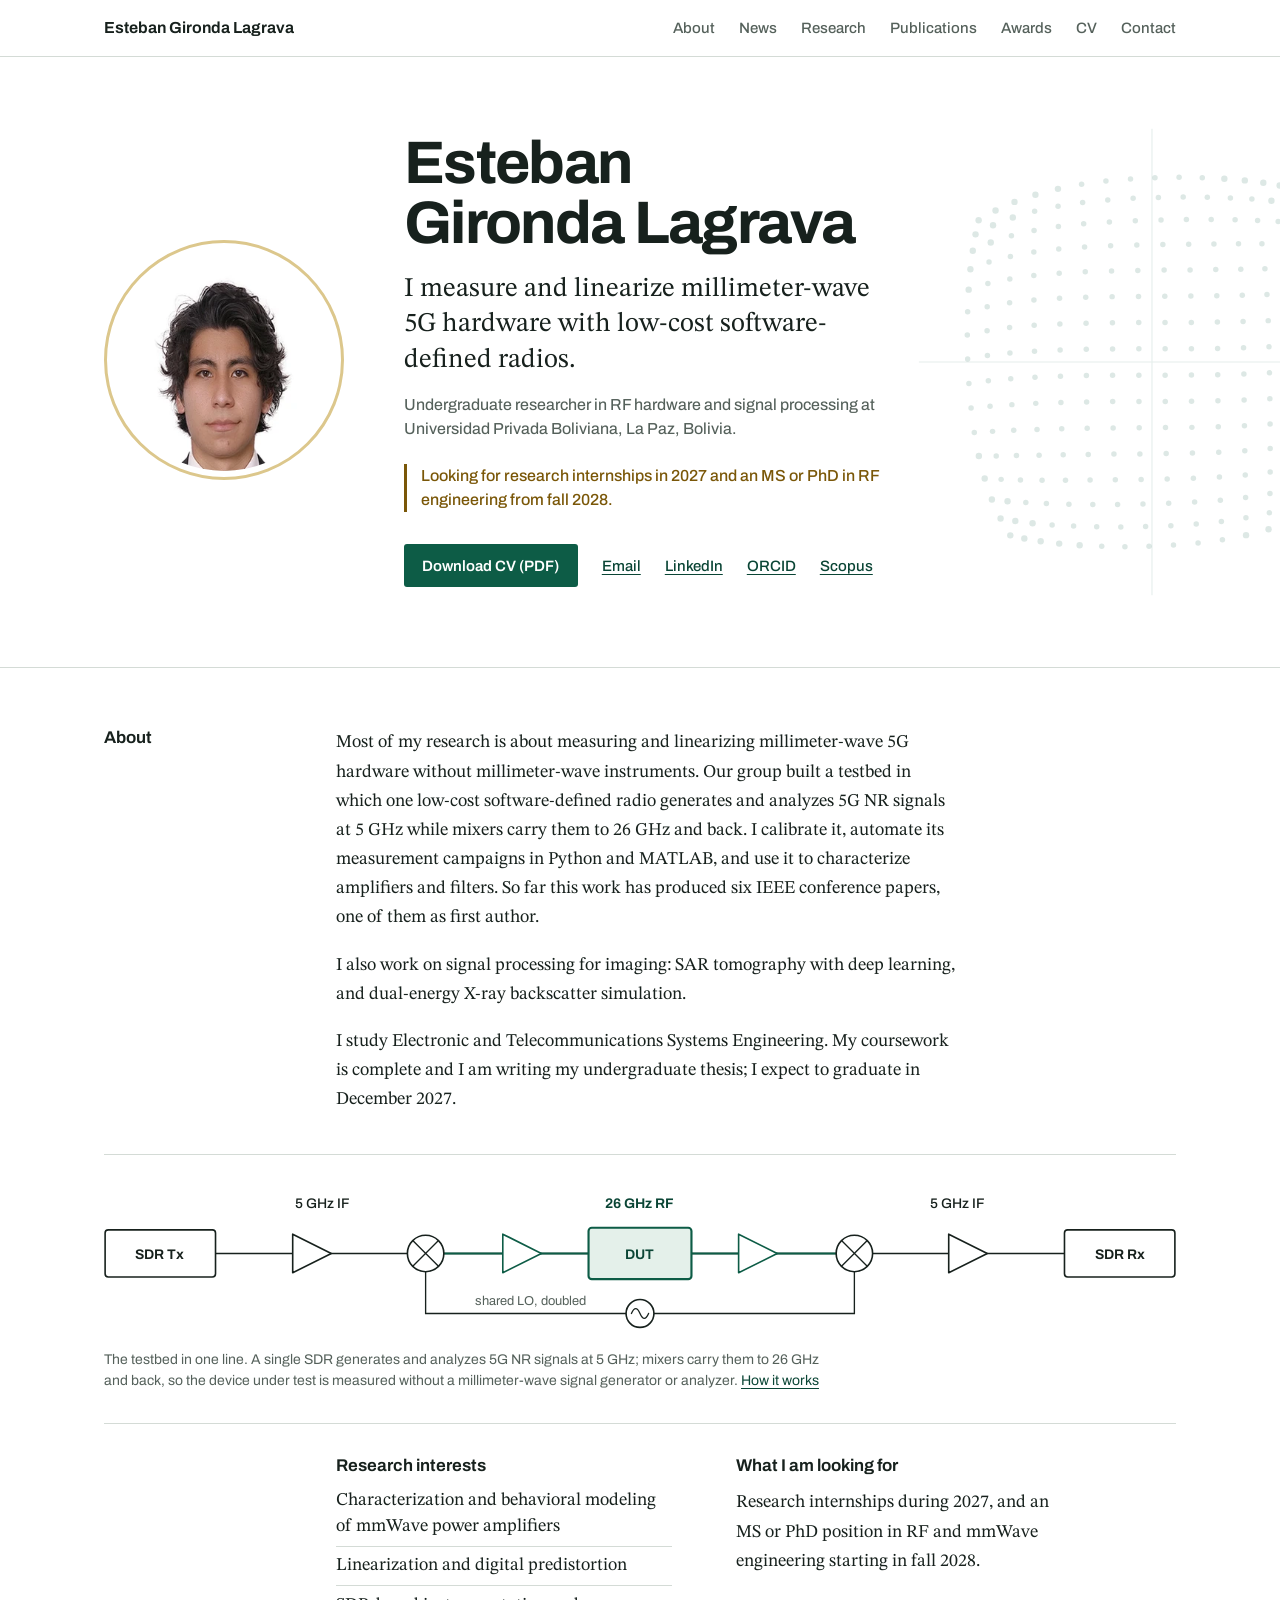
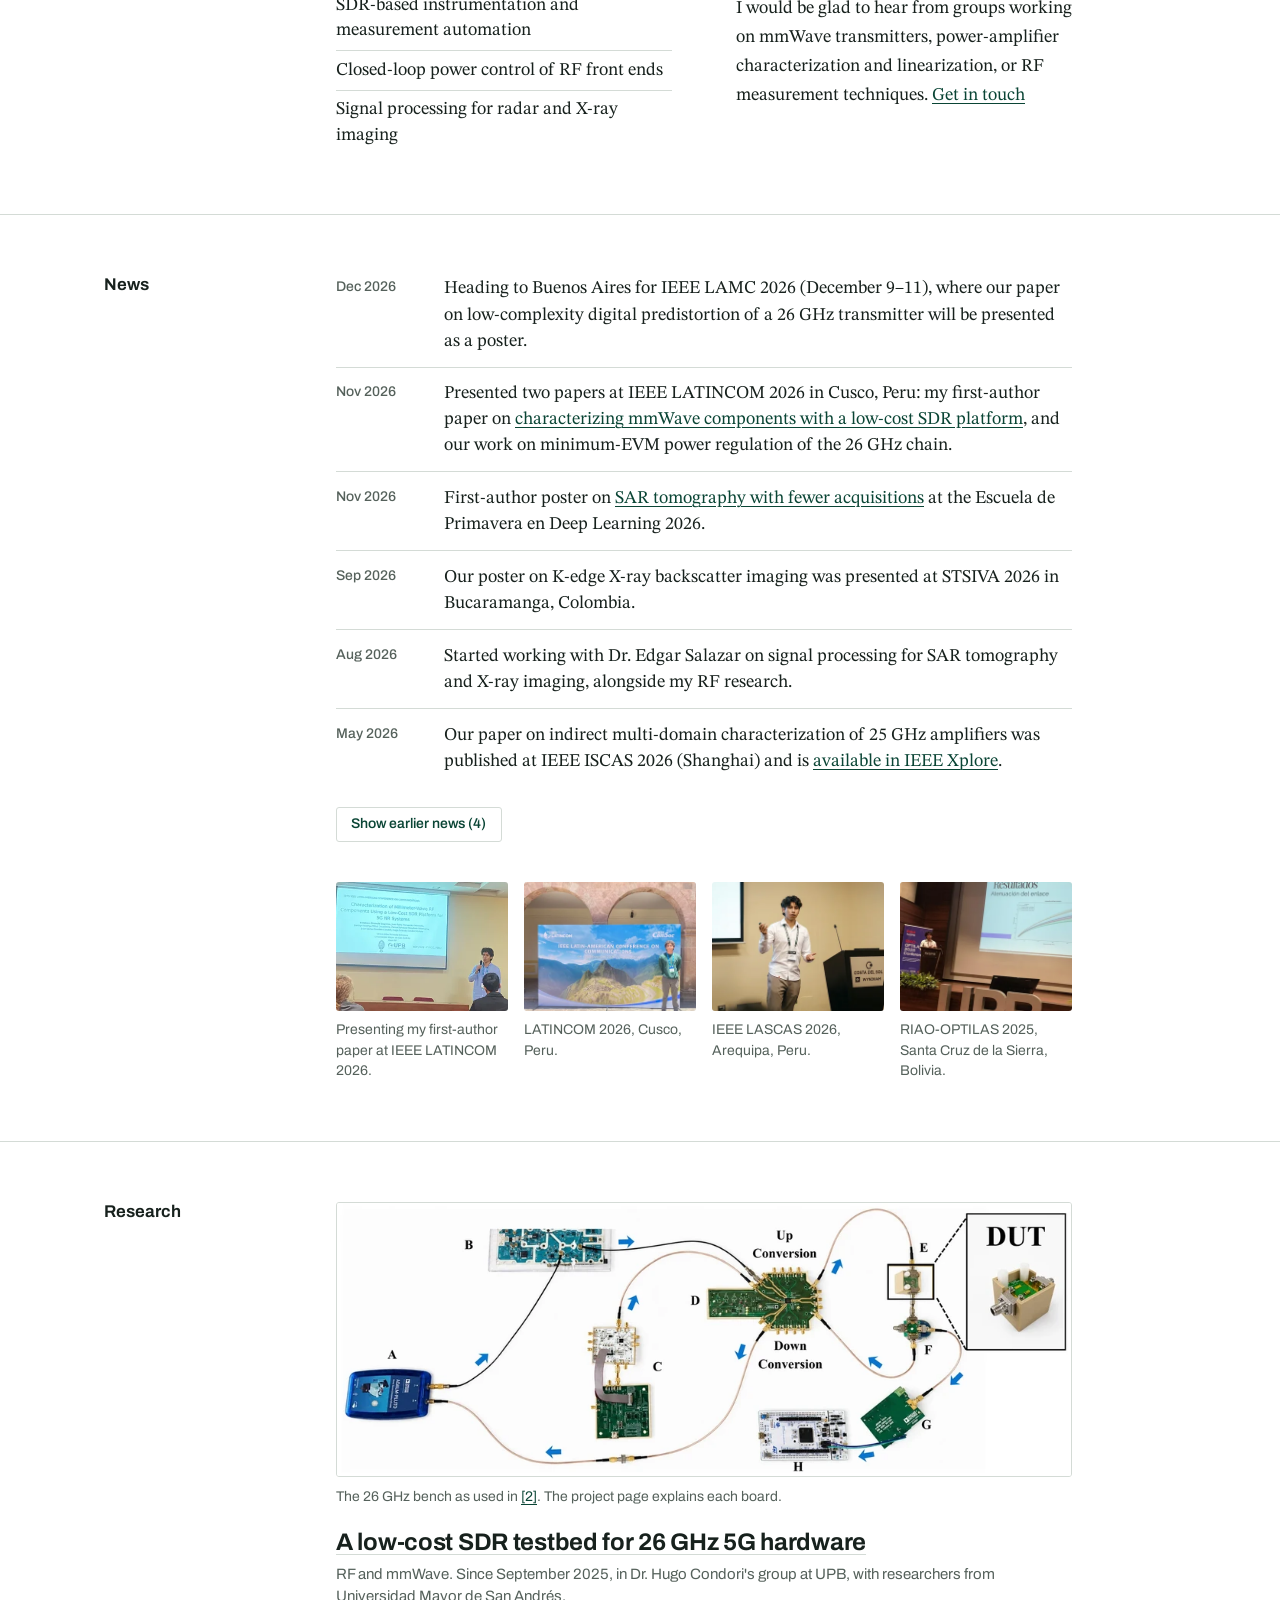
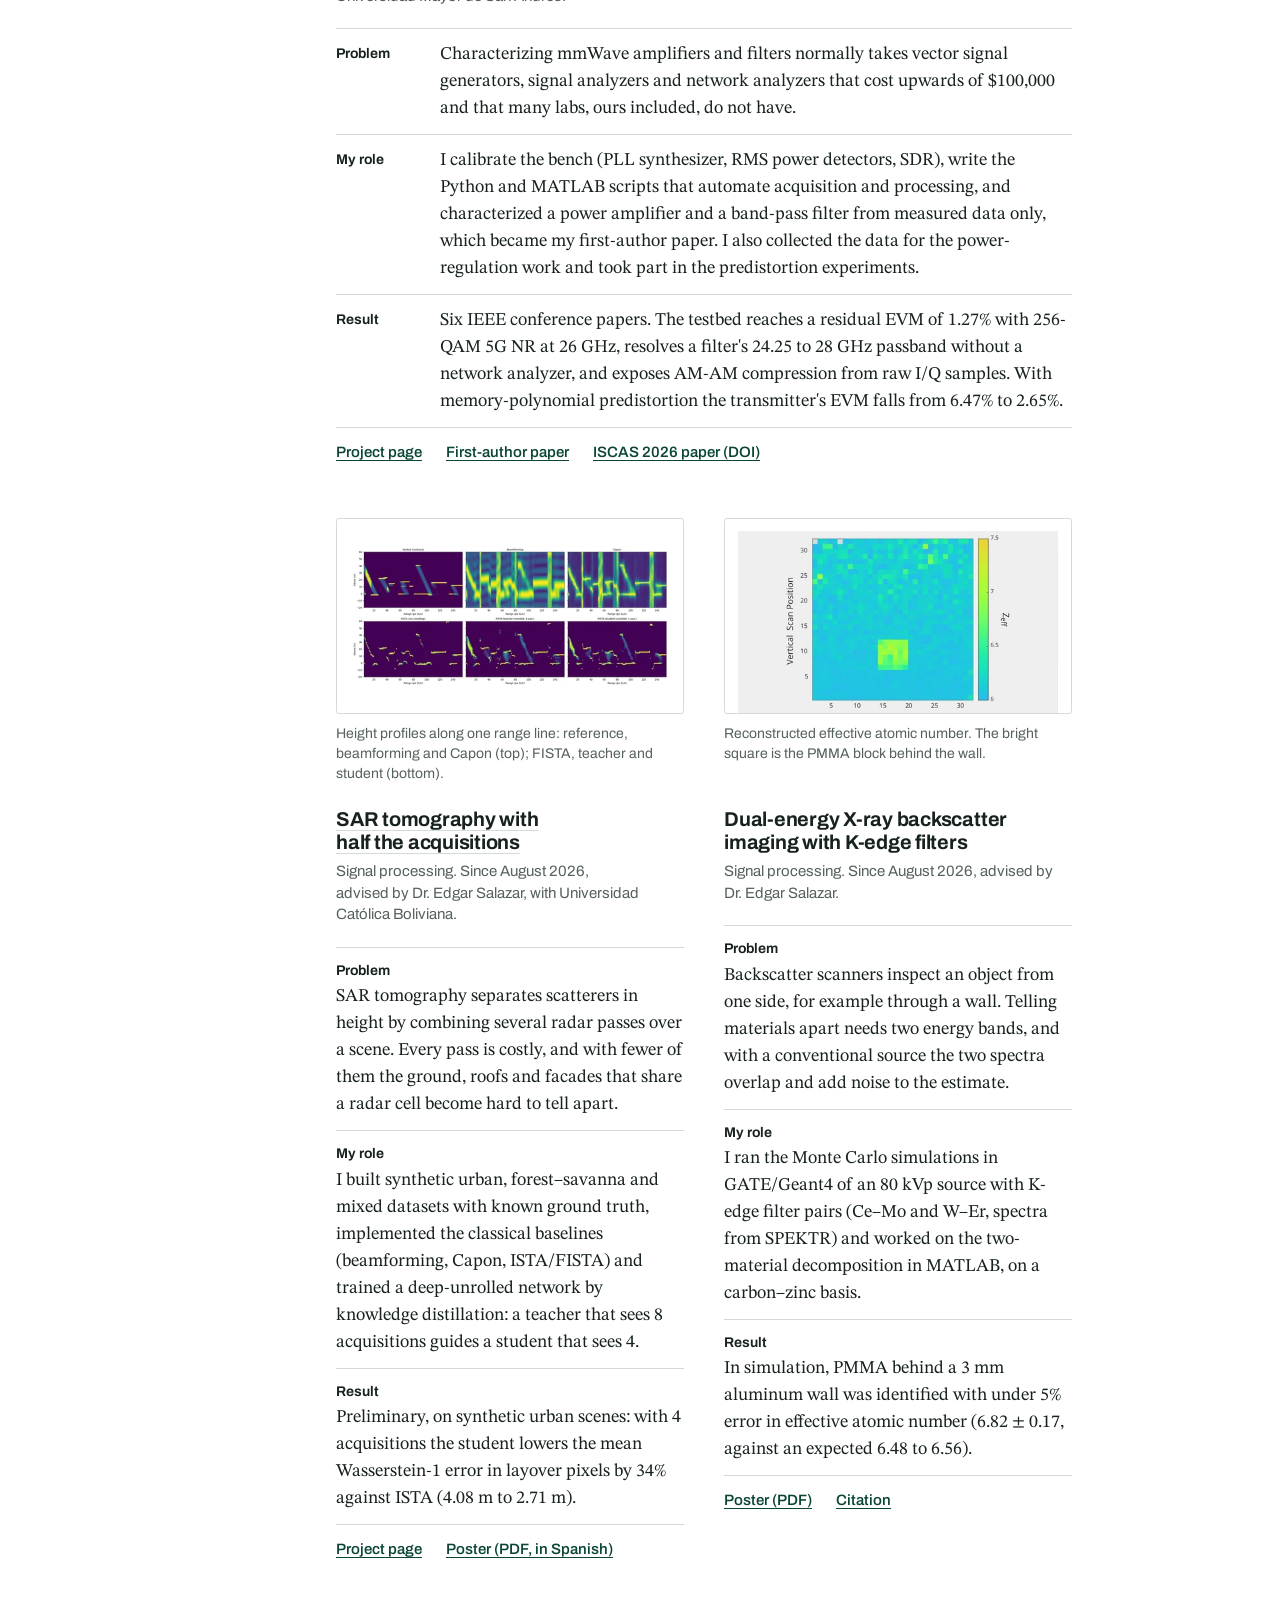
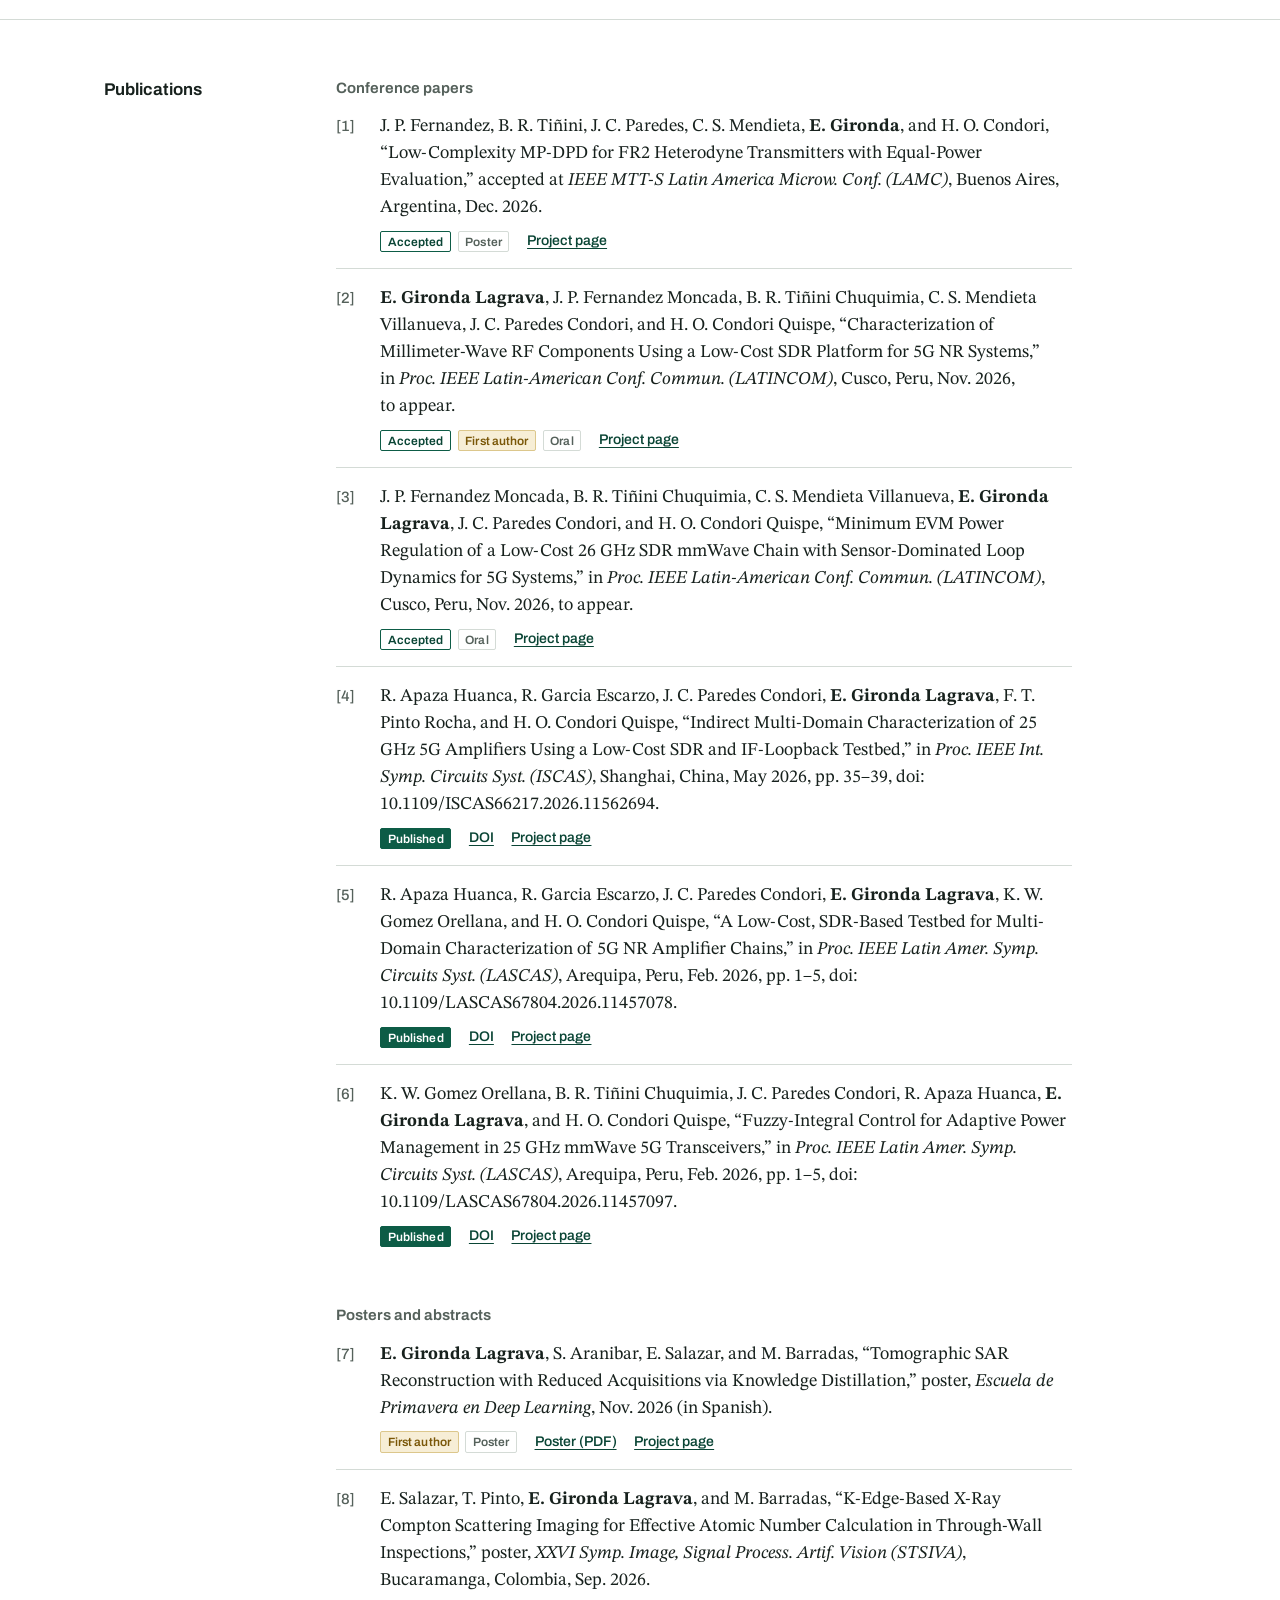
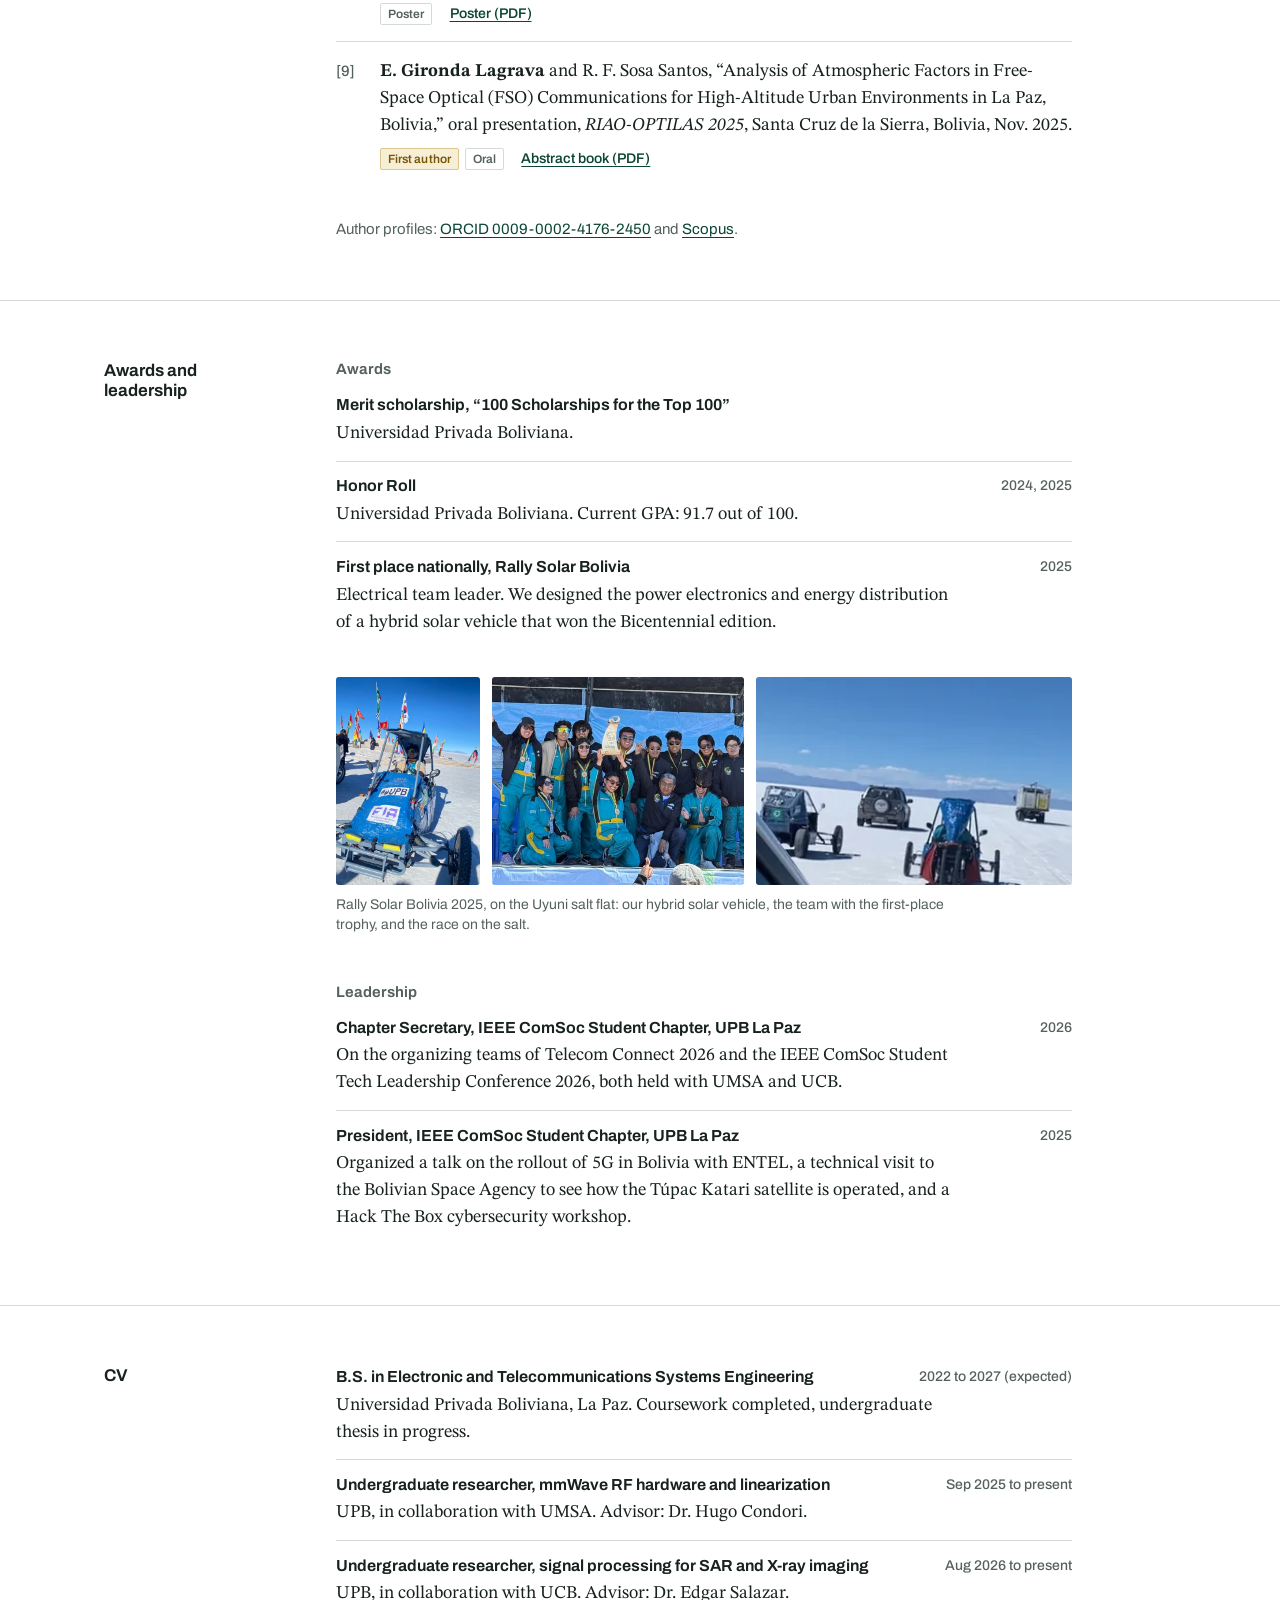
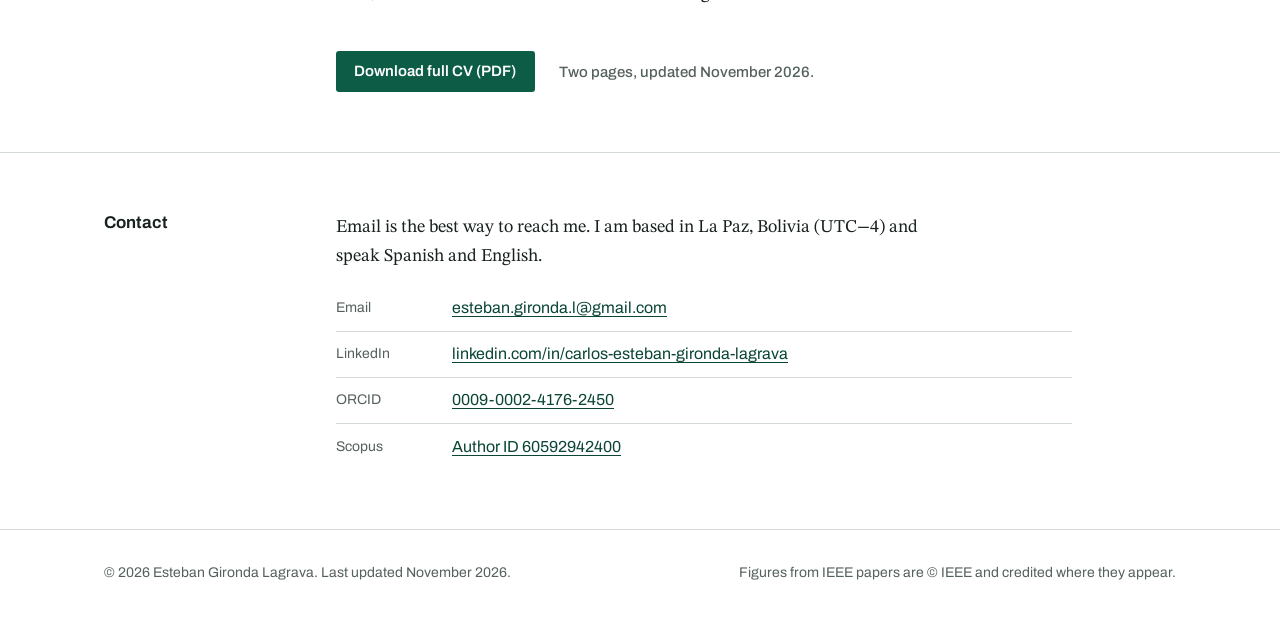
==== commit 8b424928: "Add files via upload" ====
--- a/index.html
+++ b/index.html
@@ -305,6 +305,15 @@
           </li>
         </ul>
 
+        <figure class="rally">
+          <div class="rally-grid">
+            <a class="zoom" href="assets/img/photos/rally-solar-2025-car.webp" data-caption="Our hybrid solar vehicle at the flags monument on the Uyuni salt flat, Rally Solar Bolivia 2025."><img src="assets/img/photos/rally-solar-2025-car-w480.webp" srcset="assets/img/photos/rally-solar-2025-car-w480.webp 480w, assets/img/photos/rally-solar-2025-car.webp 960w" sizes="(max-width: 47.5rem) 38vw, 145px" width="480" height="640" alt="The UPB hybrid solar vehicle on the Uyuni salt flat, with a monument of international flags behind it" loading="lazy"></a>
+            <a class="zoom" href="assets/img/photos/rally-solar-2025-podium.webp" data-caption="The UPB team with the first-place trophy, Rally Solar Bolivia 2025."><img src="assets/img/photos/rally-solar-2025-podium-w480.webp" srcset="assets/img/photos/rally-solar-2025-podium-w480.webp 480w, assets/img/photos/rally-solar-2025-podium.webp 960w" sizes="(max-width: 47.5rem) 62vw, 255px" width="480" height="360" alt="The UPB team on the podium with medals and the first-place trophy" loading="lazy"></a>
+            <a class="zoom" href="assets/img/photos/rally-solar-2025-race.webp" data-caption="On the course across the Uyuni salt flat."><img src="assets/img/photos/rally-solar-2025-race-w480.webp" srcset="assets/img/photos/rally-solar-2025-race-w480.webp 480w, assets/img/photos/rally-solar-2025-race.webp 788w" sizes="(max-width: 47.5rem) 100vw, 320px" width="480" height="202" alt="Competing vehicles crossing the white salt flat under a clear blue sky" loading="lazy"></a>
+          </div>
+          <figcaption>Rally Solar Bolivia 2025, on the Uyuni salt flat: our hybrid solar vehicle, the team with the first-place trophy, and the race on the salt.</figcaption>
+        </figure>
+
         <h3 class="sub">Leadership</h3>
         <ul class="rows">
           <li>
--- a/assets/css/style.css
+++ b/assets/css/style.css
@@ -776,6 +776,37 @@
   a { color: inherit; }
 }
 
+/* ----- Rally Solar photos (awards) ------------------------------------- */
+
+.rally { margin: 1.75rem 0 3rem; }
+.rally-grid {
+  display: grid;
+  grid-template-columns: 1fr 1.75fr 2.2fr;
+  gap: 0.75rem;
+}
+.rally-grid a { display: block; }
+.rally-grid img {
+  width: 100%;
+  height: 13rem;
+  object-fit: cover;
+  border-radius: 3px;
+  background: var(--wash);
+}
+.rally-grid a:nth-child(1) img { object-position: 50% 62%; }
+.rally-grid a:nth-child(3) img { object-position: 0% 50%; }
+.rally figcaption {
+  font: 400 0.875rem/1.45 var(--sans);
+  color: var(--muted);
+  margin-top: 0.6rem;
+  max-width: var(--measure);
+}
+@media (max-width: 47.5rem) {
+  .rally-grid { grid-template-columns: 1fr 1.6fr; gap: 0.5rem; }
+  .rally-grid img { height: 9.5rem; }
+  .rally-grid a:nth-child(3) { grid-column: 1 / -1; }
+  .rally-grid a:nth-child(3) img { height: auto; aspect-ratio: 2 / 1; }
+}
+
 /* ----- full-size viewer for photos and figures ------------------------- */
 
 .zoom, .fig a { cursor: zoom-in; }
